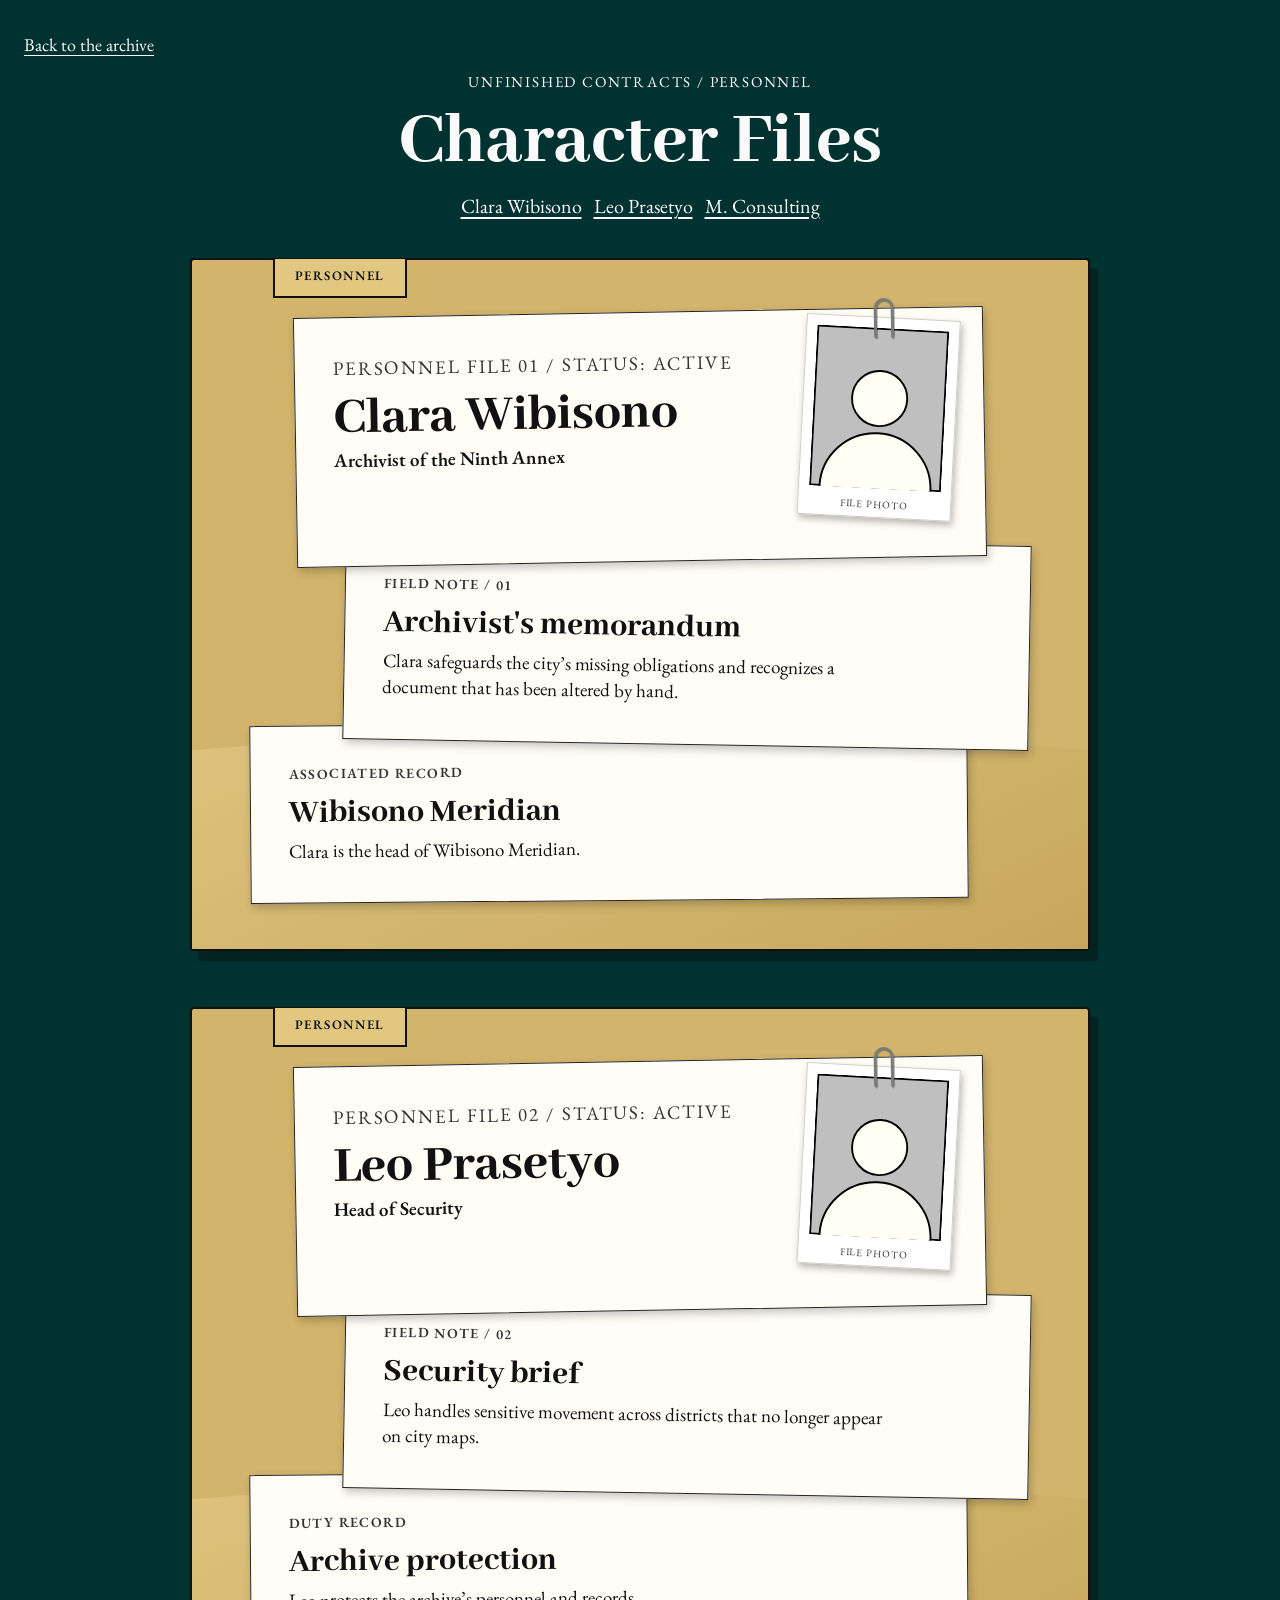
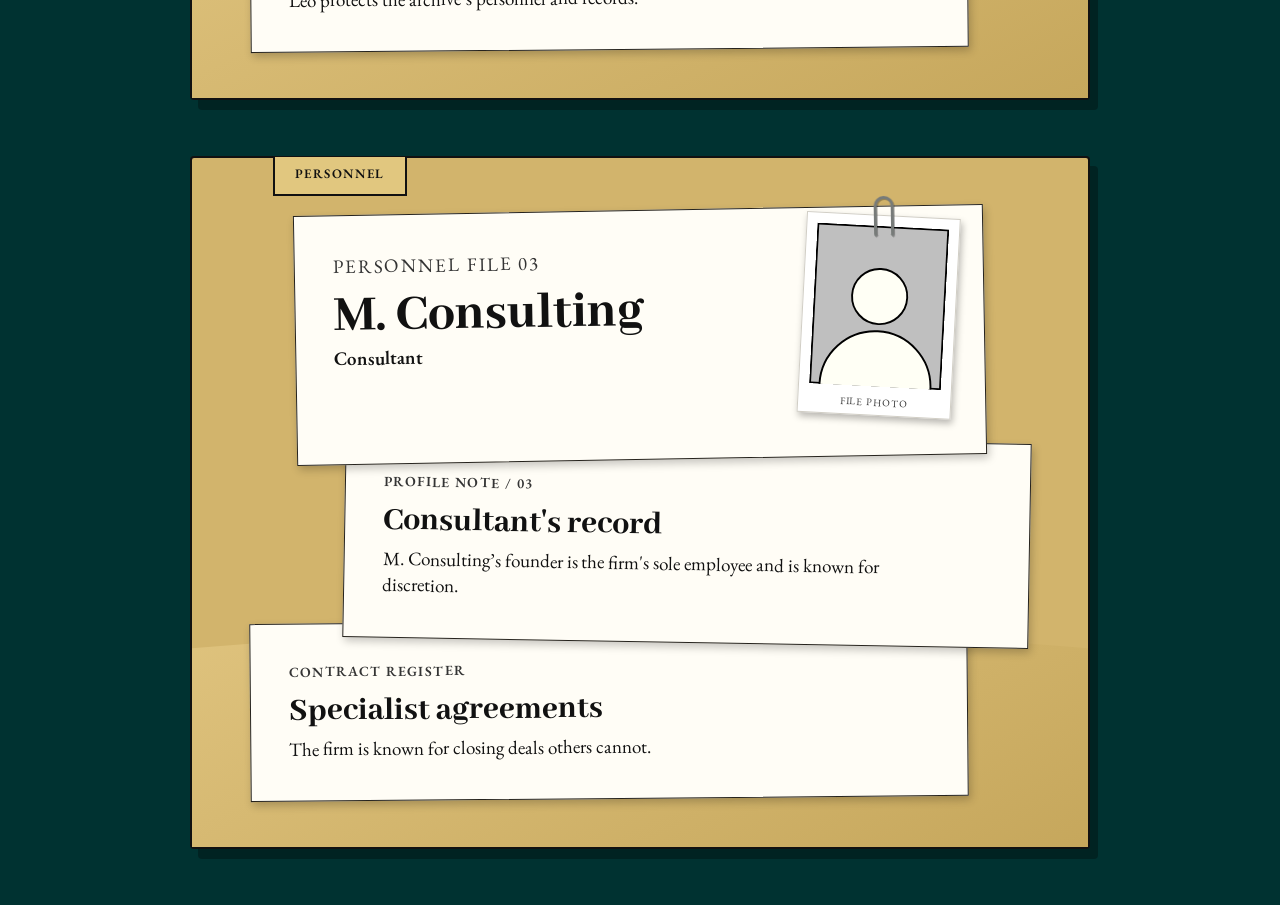
==== characters.html @ 676b5146 "moved files" ====
<!doctype html>
<html lang="en">
  <head>
    <meta charset="UTF-8" />
    <meta name="viewport" content="width=device-width, initial-scale=1.0" />
    <meta
      name="description"
      content="Personnel records for the characters of Unfinished Contracts."
    />
    <meta name="theme-color" content="#003231" />
    <title>Character Files — Unfinished Contracts</title>
    <link rel="preconnect" href="https://fonts.googleapis.com" />
    <link rel="preconnect" href="https://fonts.gstatic.com" crossorigin />
    <link
      href="https://fonts.googleapis.com/css2?family=Abhaya+Libre:wght@700;800&family=EB+Garamond:wght@400;500;600&display=swap"
      rel="stylesheet"
    />
    <link rel="stylesheet" href="styles.css" />
  </head>
  <body class="character-page">
    <a class="skip-link" href="#main">Skip to content</a>
    <header class="character-page-header">
      <a class="character-page-back" href="index.html#characters">Back to the archive</a>
      <p class="character-page-kicker">UNFINISHED CONTRACTS / PERSONNEL</p>
      <h1>Character Files</h1>
      <nav class="character-page-nav" aria-label="Character files">
        <a href="#clara">Clara Wibisono</a>
        <a href="#leo">Leo Prasetyo</a>
        <a href="#mconsult">M. Consulting</a>
      </nav>
    </header>

    <main class="character-directory" id="main">
      <section class="character-profile" id="clara" aria-labelledby="clara-name">
        <div class="character-folder">
          <span class="character-folder-tab" aria-hidden="true">PERSONNEL</span>
          <div class="character-documents">
            <article class="character-document character-document-cover">
              <p class="character-profile-kicker">PERSONNEL FILE 01 / STATUS: ACTIVE</p>
              <h2 id="clara-name">Clara Wibisono</h2>
              <p class="character-role">Archivist of the Ninth Annex</p>
              <figure class="character-polaroid">
                <img src="assets/desktop8-paper.svg" alt="Illustrated file portrait for Clara Wibisono" />
                <figcaption>FILE PHOTO</figcaption>
              </figure>
            </article>
            <article class="character-document character-document-note">
              <p class="character-document-label">FIELD NOTE / 01</p>
              <h3>Archivist's memorandum</h3>
              <p>
                Clara safeguards the city’s missing obligations and recognizes
                a document that has been altered by hand.
              </p>
            </article>
            <article class="character-document character-document-record">
              <p class="character-document-label">ASSOCIATED RECORD</p>
              <h3>Wibisono Meridian</h3>
              <p>Clara is the head of Wibisono Meridian.</p>
              <span class="document-rule" aria-hidden="true"></span>
              <span class="document-rule short" aria-hidden="true"></span>
            </article>
          </div>
        </div>
      </section>

      <section class="character-profile" id="leo" aria-labelledby="leo-name">
        <div class="character-folder">
          <span class="character-folder-tab" aria-hidden="true">PERSONNEL</span>
          <div class="character-documents">
            <article class="character-document character-document-cover">
              <p class="character-profile-kicker">PERSONNEL FILE 02 / STATUS: ACTIVE</p>
              <h2 id="leo-name">Leo Prasetyo</h2>
              <p class="character-role">Head of Security</p>
              <figure class="character-polaroid">
                <img src="assets/desktop8-paper.svg" alt="Illustrated file portrait for Leo Prasetyo" />
                <figcaption>FILE PHOTO</figcaption>
              </figure>
            </article>
            <article class="character-document character-document-note">
              <p class="character-document-label">FIELD NOTE / 02</p>
              <h3>Security brief</h3>
              <p>
                Leo handles sensitive movement across districts that no longer
                appear on city maps.
              </p>
            </article>
            <article class="character-document character-document-record">
              <p class="character-document-label">DUTY RECORD</p>
              <h3>Archive protection</h3>
              <p>Leo protects the archive’s personnel and records.</p>
              <span class="document-rule" aria-hidden="true"></span>
              <span class="document-rule short" aria-hidden="true"></span>
            </article>
          </div>
        </div>
      </section>

      <section class="character-profile" id="mconsult" aria-labelledby="mconsult-name">
        <div class="character-folder">
          <span class="character-folder-tab" aria-hidden="true">PERSONNEL</span>
          <div class="character-documents">
            <article class="character-document character-document-cover">
              <p class="character-profile-kicker">PERSONNEL FILE 03</p>
              <h2 id="mconsult-name">M. Consulting</h2>
              <p class="character-role">Consultant</p>
              <figure class="character-polaroid">
                <img src="assets/desktop8-paper.svg" alt="Illustrated file portrait for M. Consulting" />
                <figcaption>FILE PHOTO</figcaption>
              </figure>
            </article>
            <article class="character-document character-document-note">
              <p class="character-document-label">PROFILE NOTE / 03</p>
              <h3>Consultant's record</h3>
              <p>
                M. Consulting’s founder is the firm's sole employee and is known
                for discretion.
              </p>
            </article>
            <article class="character-document character-document-record">
              <p class="character-document-label">CONTRACT REGISTER</p>
              <h3>Specialist agreements</h3>
              <p>The firm is known for closing deals others cannot.</p>
              <span class="document-rule" aria-hidden="true"></span>
              <span class="document-rule short" aria-hidden="true"></span>
            </article>
          </div>
        </div>
      </section>
    </main>
  </body>
</html>
---- styles.css ----
/* Desktop-8 visual system and responsive layout. */
:root {
  color-scheme: light;
  --canvas: #00704b;
  --charcoal: #003231;
  --paper: #fafafa;
  --ink: #111;
  --nav-height: 62px;
  --hero-height: 1016px;
  --game-height: 962px;
  --world-height: 1013px;
  --characters-height: 1027px;
  --thumbtack-color: #d2b46c;
  /* Change this token to recolor the character folder surfaces. */
  --folder-color: #fffefd;

  --display: "Abhaya Libre", Georgia, serif;
  --body: "EB Garamond", Georgia, serif;
  --gold: #d2b46c;
  box-sizing: border-box;
  scroll-behavior: smooth;
  scroll-padding-top: calc(var(--nav-height) + 12px);
  background: var(--canvas);
}

*,
*::before,
*::after {
  box-sizing: inherit;
}

body {
  margin: 0;
  min-width: 320px;
  overflow-x: hidden;
  background: var(--canvas);
  color: var(--ink);
  font: 400 20px/1.4 var(--body);
}

button,
a {
  color: inherit;
  font: inherit;
}

button {
  cursor: pointer;
}

a {
  text-underline-offset: 0.2em;
}

button:focus-visible,
a:focus-visible {
  outline: 3px solid #fafafa;
  outline-offset: 2px;
  box-shadow: 0 0 0 7px #111;
}

.skip-link {
  position: fixed;
  z-index: 100;
  top: 12px;
  left: 12px;
  padding: 10px 16px;
  transform: translateY(-160%);
  background: var(--paper);
}

.skip-link:focus {
  transform: translateY(0);
}

.hero {
  position: relative;
  height: var(--hero-height);
  overflow: hidden;
  background: var(--canvas);
  --hero-window-width: min(1124px, calc(100vw - 64px));
}

.hero-window {
  position: absolute;
  top: 231px;
  left: 50%;
  width: var(--hero-window-width);
  transform: translateX(-50%);
}

.hero-window img {
  position: relative;
  z-index: 1;
  display: block;
  width: 100%;
  height: auto;
}

.hero-panel {
  position: absolute;
  top: 4.46%;
  left: 50%;
  width: 84.1%;
  height: 93.2%;
  transform: translateX(-50%);
  background: var(--charcoal);
}

.hero-title {
  position: absolute;
  z-index: 2;
  top: 153px;
  left: 50%;
  width: min(542px, calc(48.22vw - 30.86px));
  aspect-ratio: 556.281 / 255.3;
  --hero-badge-offset: 20px;
  transform: translateX(-50%);
  text-align: center;
}

.hero-title > img {
  transform: translateY(+20px);
  display: block;
  width: 100%;
  height: auto;
}

.hero-title h1 {
  position: absolute;
  top: calc(50% + var(--hero-badge-offset));
  left: 50%;
  width: 88%;
  margin: 0;
  transform: translate(-50%, -50%);
  font: 800 clamp(36px, 6.1vw, 88px) / 0.76 var(--display);
  letter-spacing: -0.045em;
  text-align: center;
}

.site-nav {
  position: sticky;
  z-index: 20;
  top: 0;
  display: grid;
  grid-template-columns: repeat(3, minmax(0, 1fr));
  align-items: center;
  height: var(--nav-height);
  margin-bottom: -23px;
  padding: 0;
  background: #ffcf60;
  box-shadow: 0 2px 0 rgb(0 0 0 / 0.16);
}

.site-nav a {
  justify-self: center;
  min-width: 0;
  width: 100%;
  height: 100%;
  display: grid;
  place-items: center;
  padding: 0 8px;
  font: 800 clamp(19px, 2vw, 29px) / 1 var(--display);
  text-align: center;
  text-decoration: none;
  overflow-wrap: anywhere;
  transition: background-color 180ms ease, color 180ms ease;
}

.site-nav a:hover,
.site-nav a[aria-current="location"] {
  background: #765015;
  color: var(--paper);
}

.site-nav a {
  justify-self: stretch;
}

.game-section {
  position: relative;
  height: var(--game-height);
  overflow: hidden;
  background: var(--charcoal);
  color: var(--paper);
}

.section-inner {
  position: relative;
  width: min(1440px, 100%);
  height: 100%;
  margin: 0 auto;
}

.game-inner h2 {
  position: absolute;
  top: 116px;
  left: 50%;
  width: min(823px, 90%);
  margin: 0;
  transform: translateX(-50%);
  font: 800 clamp(36px, 5.4vw, 76px) / 1 var(--display);
  text-align: center;
}

.game-frame {
  position: absolute;
  top: 235px;
  left: 50%;
  width: min(1038.5px, calc(100% - 220px));
  aspect-ratio: 1038.5 / 491.92;
  transform: translateX(-50%);
  overflow: hidden;
  border-radius: 32px;
  background: #a8a8a8;
  isolation: isolate;
}

.game-description {
  position: absolute;
  top: 760px;
  left: 50%;
  width: min(720px, calc(100% - 48px));
  margin: 0;
  transform: translateX(-50%);
  color: var(--paper);
  font-size: clamp(16px, 1.5vw, 21px);
  line-height: 1.25;
  text-align: center;
}

.game-preview {
  position: absolute;
  inset: 0;
  display: block;
  width: 100%;
  height: 100%;
  transform: scale(1.04);
  border: 0;
  filter: blur(5px);
  pointer-events: none;
}

.game-frame::after {
  position: absolute;
  z-index: 1;
  inset: 0;
  background: rgb(0 0 0 / 0.24);
  content: "";
  pointer-events: none;
}

.play-button-link {
  position: absolute;
  z-index: 2;
  display: grid;
  top: 50%;
  left: 50%;
  width: 76px;
  aspect-ratio: 1;
  transform: translate(-50%, -50%);
  place-items: center;
  border: 1px solid rgb(250 250 250 / 0.72);
  border-radius: 50%;
  background: rgb(26 26 26 / 0.78);
  color: var(--paper);
  transition: background 160ms ease, color 160ms ease, transform 160ms ease;
}

.play-button-link:hover {
  transform: translate(-50%, -50%) scale(1.08);
  background: var(--paper);
  color: var(--charcoal);
}

.play-icon {
  width: 34px;
  height: 34px;
  margin-left: 4px;
  fill: currentColor;
}

.world-section {
  position: relative;
  height: var(--world-height);
  overflow: hidden;
  background: #60462e;
}

.world-board {
  position: relative;
  width: min(1440px, 100%);
  height: 100%;
  margin: 0 auto;
}

.case-thread {
  position: absolute;
  z-index: 1;
  display: block;
  height: 5px;
  border-radius: 999px;
  background: #ca0202;
  pointer-events: none;
  transform-origin: 0 50%;
}

.thread-one {
  top: 0;
  left: 0;
}

.thread-two {
  top: 0;
  left: 0;
}

.world-clip {
  position: absolute;
  z-index: 3;
  top: -18px;
  left: 50%;
  display: block;
  width: 36px;
  height: 36px;
  transform: translateX(-50%);
  opacity: 1;
  pointer-events: none;
  filter: drop-shadow(1px 2px 2px rgb(0 0 0 / 0.28));
}

.world-clip::before {
  position: absolute;
  inset: 0;
  content: "";
  border: 2px solid var(--ink);
  border-radius: 50%;
  background: radial-gradient(
    circle at 32% 26%,
    #fff 0,
    var(--thumbtack-color) 32%,
    #333 100%
  );
  box-shadow:
    inset 1px 1px 2px rgb(255 255 255 / 0.55),
    inset -2px -2px 3px rgb(0 0 0 / 0.35);
}

.world-clip-left {
  transform: translateX(-50%) rotate(-24deg);
}

.world-clip-right {
  transform: translateX(-50%) rotate(24deg);
}

.world-clip-low {
  transform: translateX(-50%) rotate(-2deg);
}

.case-file {
  position: absolute;
  z-index: 2;
  width: 403px;
  height: 312px;
  padding: 39px 35px 26px;
  border: 2px solid #111;
  border-radius: 2px;
  background: var(--paper);
  box-shadow: 2px 3px 0 rgb(0 0 0 / 0.22);
  transition: transform 220ms ease, box-shadow 220ms ease;
}

.case-file:hover,
.case-file:focus-within,
.case-file.is-selected {
  z-index: 4;
  transform: translateY(-7px) rotate(0deg);
  box-shadow: 7px 10px 0 rgb(0 0 0 / 0.2);
}

.case-meridian {
  top: 118px;
  left: calc(10% + 25px);
  transform: rotate(0deg);
}

.case-shutdown {
  top: 342px;
  left: calc(60% + 23px);
  transform: rotate(0deg);
}

.case-consulting {
  top: 583px;
  left: calc(10% + 25px);
  transform: rotate(0deg);
}

.case-file h2 {
  margin: 0 0 10px;
  font: 800 clamp(23px, 2.5vw, 35.89px) / 1 var(--display);
  overflow-wrap: anywhere;
}

.case-file p {
  margin: 0 0 13px;
  font: 500 16px/1.35 var(--body);
}

.type-lines {
  display: grid;
  gap: 7px;
  width: 84%;
  margin: 15px 0 11px;
}

.type-lines i {
  display: block;
  height: 2px;
  background: #242424;
}

.type-lines i:nth-child(2) {
  width: 73%;
}

.type-lines i:nth-child(3) {
  width: 91%;
}

.type-lines i:nth-child(4) {
  width: 58%;
}

.type-lines i:nth-child(5) {
  width: 76%;
}

.file-link {
  position: relative;
  z-index: 1;
  padding: 2px 0;
  border: 0;
  background: transparent;
  font: 600 16px/1.2 var(--body);
  text-decoration: underline;
  text-underline-offset: 3px;
}

.file-link:hover {
  color: #6d1a1c;
}

.characters-section {
  position: relative;
  height: var(--characters-height);
  overflow: hidden;
  background: var(--charcoal);
}

.folder-stage {
  position: relative;
  width: min(1440px, 100%);
  height: 100%;
  margin: 0 auto;
}

.characters-section:not(.is-in-view) .folder-stage,
.characters-section.is-in-view:not(.is-revealed) .folder-stage {
  display: block;
}

.folder {
  position: absolute;
  top: 300px;
  width: 358.7px;
  aspect-ratio: 364.307 / 485.152;
  transform-origin: center center;
  transition:
    transform 820ms cubic-bezier(0.22, 1, 0.36, 1),
    filter 480ms ease;
  will-change: transform;
}

.characters-section:not(.is-in-view) .folder,
.characters-section.is-in-view:not(.is-revealed) .folder {
  transform: var(--folder-stack-transform, rotate(0deg));
}

.characters-section:not(.is-in-view) .folder-clara,
.characters-section.is-in-view:not(.is-revealed) .folder-clara {
  z-index: 1;
}

.characters-section:not(.is-in-view) .folder-leo,
.characters-section.is-in-view:not(.is-revealed) .folder-leo {
  z-index: 2;
}

.characters-section:not(.is-in-view) .folder-mconsult,
.characters-section.is-in-view:not(.is-revealed) .folder-mconsult {
  z-index: 3;
}

.folder::before {
  position: absolute;
  z-index: 4;
  inset: -22px -34px -22px;
  content: "";
  pointer-events: auto;
}

.folder > img {
  position: relative;
  z-index: 2;
  display: block;
  width: 100%;
  height: auto;
  filter: drop-shadow(3px 5px 0 rgb(0 0 0 / 0.28));
}

.folder > img:not(.folder-photo) {
  filter: drop-shadow(3px 5px 0 rgb(0 0 0 / 0.28));
}

.folder > .folder-photo {
  position: absolute;
  z-index: 3;
  top: 10.7%;
  left: 9.75%;
  width: 29%;
  height: auto;
  filter: none;
}

.folder-copy {
  position: absolute;
  z-index: 4;
  margin: 0;
  color: #111;
  font: 500 14px/1.25 var(--body);
  pointer-events: none;
}

.copy-primary {
  top: 10.7%;
  left: 44.6%;
  width: 43.2%;
}

.copy-secondary {
  top: 41.2%;
  left: 9.75%;
  width: 75.3%;
}

.folder-photo {
  top: 10.7%;
  left: 9.75%;
}

.folder-back {
  position: absolute;
  inset: 7% 5%;
  border: 2px solid #111;
  border-radius: 4px;
  background: var(--folder-color);
}

.back-one {
  transform: rotate(7deg) translate(12px, -8px);
}

.back-two {
  transform: rotate(13deg) translate(22px, -14px);
}

.folder-clara {
  left: 191px;
  transform: rotate(-30deg);
}

.folder-leo {
  top: 193px;
  left: 502px;
  transform: rotate(0deg);
}

.folder-mconsult {
  left: calc(100% - 550px);
  transform: rotate(30deg);
}

.characters-section .folder-stage .folder:hover,
.characters-section .folder-stage .folder:focus-within,
.characters-section .folder-stage .folder.is-selected {
  z-index: 10;
  filter: drop-shadow(0 18px 14px rgb(0 0 0 / 0.38));
}

.folder-clara:hover,
.folder-clara:focus-within,
.folder-clara.is-selected {
  transform: translate(118px, -20px) rotate(-18deg) scale(1.05);
}

.folder-leo:hover,
.folder-leo:focus-within,
.folder-leo.is-selected {
  transform: translateY(-26px) rotate(0deg) scale(1.06);
}

.folder-mconsult:hover,
.folder-mconsult:focus-within,
.folder-mconsult.is-selected {
  transform: translate(-118px, -20px) rotate(18deg) scale(1.05);
}

.folder-stage[data-active-folder="clara"] .folder-leo,
.folder-stage[data-active-folder="clara"] .folder-mconsult,
.folder-stage[data-active-folder="leo"] .folder-clara,
.folder-stage[data-active-folder="leo"] .folder-mconsult,
.folder-stage[data-active-folder="mconsult"] .folder-clara,
.folder-stage[data-active-folder="mconsult"] .folder-leo {
  transition: transform 680ms cubic-bezier(0.22, 1, 0.36, 1), filter 420ms ease;
}

.folder-stage[data-active-folder="clara"] .folder-leo {
  transform: translate(-48px, 12px) rotate(-3deg);
}

.folder-stage[data-active-folder="clara"] .folder-mconsult {
  transform: translateX(-70px) rotate(27deg);
}

.folder-stage[data-active-folder="leo"] .folder-clara {
  transform: translateX(45px) rotate(-26deg);
}

.folder-stage[data-active-folder="leo"] .folder-mconsult {
  transform: translateX(-45px) rotate(26deg);
}

.folder-stage[data-active-folder="mconsult"] .folder-clara {
  transform: translateX(70px) rotate(-27deg);
}

.folder-stage[data-active-folder="mconsult"] .folder-leo {
  transform: translate(48px, 12px) rotate(3deg);
}

.folder-open {
  position: absolute;
  z-index: 5;
  inset: 8% 7%;
  color: transparent;
  font-size: 0;
  text-decoration: none;
}

.folder-open:focus-visible {
  outline: 3px solid #fafafa;
  outline-offset: 7px;
}

.record-dialog {
  width: min(620px, calc(100% - 32px));
  max-width: none;
  padding: 0;
  border: 0;
  background: transparent;
  color: var(--ink);
}

.record-dialog::backdrop {
  background: rgb(0 0 0 / 0.68);
  backdrop-filter: blur(3px);
}

.dialog-paper {
  position: relative;
  padding: clamp(26px, 5vw, 54px);
  border: 2px solid #111;
  background: var(--paper);
  box-shadow: 12px 14px 0 rgb(0 0 0 / 0.34);
}

.dialog-close {
  position: absolute;
  top: 10px;
  right: 15px;
  width: 44px;
  height: 44px;
  border: 0;
  background: transparent;
  font-size: 36px;
}

.dialog-kicker {
  margin: 0 0 10px;
  font: 600 15px/1 var(--body);
  letter-spacing: 0.12em;
}

.dialog-paper h2 {
  margin: 0 40px 18px 0;
  font: 800 clamp(36px, 7vw, 58px)/0.95 var(--display);
}

.dialog-paper > p:not(.dialog-kicker) {
  max-width: 46ch;
  margin: 0 0 28px;
  font-size: 21px;
}

.dialog-action {
  min-height: 46px;
  padding: 8px 15px;
  border: 1px solid #111;
  background: var(--charcoal);
  color: var(--paper);
}

.character-page {
  min-height: 100vh;
  background: var(--charcoal);
  color: var(--paper);
}

.character-page-header {
  display: grid;
  justify-items: center;
  gap: 14px;
  padding: 32px 24px 38px;
  text-align: center;
}

.character-page-back {
  justify-self: start;
  color: var(--paper);
  font-size: 18px;
}

.character-page-header h1 {
  margin: 0;
  font: 800 clamp(42px, 7vw, 76px)/0.95 var(--display);
}

.character-page-kicker,
.character-profile-kicker {
  margin: 0;
  font-size: 15px;
  letter-spacing: 0.12em;
}

.character-page-nav {
  display: flex;
  flex-wrap: wrap;
  justify-content: center;
  gap: 12px;
}

.character-page-nav a {
  color: var(--paper);
  text-underline-offset: 4px;
}

.character-directory {
  display: grid;
  gap: 56px;
  width: min(100% - 32px, 900px);
  margin: 0 auto;
  padding: 0 0 56px;
}

.character-profile {
  position: relative;
  padding: 52px clamp(18px, 6vw, 58px) 48px;
  border: 2px solid #111;
  border-radius: 4px;
  background: #d2b46c;
  box-shadow: 8px 10px 0 rgb(0 0 0 / 0.3);
  color: var(--ink);
  scroll-margin-top: 20px;
}

.character-profile::before {
  position: absolute;
  z-index: 0;
  inset: auto 0 0;
  height: 34%;
  border-top: 2px solid rgb(17 17 17 / 0.55);
  background: linear-gradient(155deg, #dfc37e, #c6a75c);
  clip-path: polygon(0 15%, 50% 0, 100% 15%, 100% 100%, 0 100%);
  content: "";
  pointer-events: none;
}

.character-folder-tab {
  position: absolute;
  top: -1px;
  left: 9%;
  padding: 8px 20px 10px;
  border: 2px solid #111;
  border-top: 0;
  background: #e1c77f;
  font-size: 13px;
  font-weight: 600;
  letter-spacing: 0.12em;
}

.character-documents {
  position: relative;
  z-index: 1;
  display: grid;
  justify-items: center;
}

.character-document {
  position: relative;
  width: min(100%, 690px);
  padding: clamp(22px, 4vw, 38px);
  border: 1px solid #26231d;
  background: #fffdf6;
  box-shadow: 2px 4px 8px rgb(0 0 0 / 0.22);
  transition:
    transform 420ms cubic-bezier(0.2, 0.8, 0.2, 1),
    box-shadow 420ms cubic-bezier(0.2, 0.8, 0.2, 1);
}

.character-document + .character-document {
  margin-top: -22px;
}

.character-document-cover {
  z-index: 3;
  padding-right: 214px;
  min-height: 250px;
  transform: rotate(-1deg);
}

.character-document-note {
  z-index: 2;
  width: 88%;
  justify-self: end;
  transform: rotate(1deg);
}

.character-document-record {
  z-index: 1;
  width: 92%;
  justify-self: start;
  transform: rotate(-0.5deg);
}

.character-polaroid {
  position: absolute;
  z-index: 4;
  top: 8px;
  right: 28px;
  width: 154px;
  margin: 0;
  padding: 10px 10px 28px;
  transform: rotate(4deg);
  border: 1px solid #d1cec5;
  background: #fff;
  box-shadow: 2px 4px 7px rgb(0 0 0 / 0.28);
  transition: transform 560ms cubic-bezier(0.22, 1, 0.36, 1);
}

.character-polaroid::before {
  position: absolute;
  z-index: 1;
  top: -20px;
  left: 50%;
  width: 20px;
  height: 42px;
  transform: translateX(-50%) rotate(-4deg);
  border: 3px solid #777b79;
  border-bottom-color: transparent;
  border-radius: 11px 11px 5px 5px;
  filter: drop-shadow(1px 1px 0 rgb(0 0 0 / 0.28));
  content: "";
}

.character-polaroid img {
  display: block;
  width: 100%;
  height: auto;
}

.character-polaroid figcaption {
  position: absolute;
  right: 0;
  bottom: 5px;
  left: 0;
  color: #343434;
  font-size: 10px;
  letter-spacing: 0.1em;
  text-align: center;
}

.character-profile-kicker,
.character-document-label {
  margin: 0;
  color: #343434;
  font-size: 14px;
  letter-spacing: 0.1em;
}

.character-document-label {
  margin-bottom: 12px;
  font-weight: 600;
}

.character-document h3 {
  margin: 0 0 8px;
  font: 800 clamp(24px, 3.5vw, 34px)/1 var(--display);
}

.character-document > p:not(.character-document-label) {
  max-width: 58ch;
  margin: 0;
  font-size: 19px;
}

.character-profile h2 {
  margin: 10px 0 4px;
  font: 800 clamp(34px, 5vw, 54px)/0.95 var(--display);
  overflow-wrap: anywhere;
}

.character-document:hover,
.character-document:focus-within {
  z-index: 5;
  box-shadow: 4px 16px 24px rgb(0 0 0 / 0.28);
}

.character-document-cover:hover,
.character-document-cover:focus-within {
  transform: translateY(-12px) rotate(-0.5deg) scale(1.015);
}

.character-document-note:hover,
.character-document-note:focus-within {
  transform: translateY(-12px) rotate(0.5deg) scale(1.015);
}

.character-document-record:hover,
.character-document-record:focus-within {
  transform: translateY(-12px) rotate(-0.25deg) scale(1.015);
}

.character-role {
  margin: 0 0 18px;
  font-size: 22px;
  font-weight: 600;
}

html[data-motion="off"],
html[data-motion="off"] * {
  scroll-behavior: auto !important;
  animation-duration: 0.01ms !important;
  transition-duration: 0.01ms !important;
}

@media (max-width: 1000px) {
  :root {
    --hero-height: min(842px, calc(73.54vw + 141.1px));
    --nav-height: 62px;
    --game-height: 820px;
    --world-height: 960px;
    --characters-height: 1080px;
  }

  .hero {
    --hero-window-width: min(900px, calc(100vw - 42px));
  }

  .hero-window {
    top: 180px;
  }

  .hero-title {
    top: 100px;
    width: min(434px, calc(48.22vw - 20.25px));
    --hero-badge-offset: 20px;
  }

  .site-nav {
    padding: 0;
  }

  .game-inner h2 {
    top: 92px;
  }

  .game-frame {
    top: 205px;
    width: min(840px, calc(100% - 120px));
  }

  .game-description {
    top: 630px;
    width: min(680px, calc(100% - 48px));
  }

  .case-file {
    width: min(403px, 42vw);
    height: 300px;
    padding: 38px 26px 22px;
  }

  .thread-one,
  .thread-two {
    top: 0;
    left: 0;
  }

  .case-meridian {
    left: 7%;
  }

  .case-shutdown {
    left: auto;
    right: 6%;
  }

  .case-consulting {
    left: 7%;
  }

  .folder {
    width: min(310px, 31vw);
  }

  .folder-copy {
    font-size: clamp(10px, 1.4vw, 14px);
  }

  .folder > .folder-photo {
    top: 11%;
    left: 10%;
    width: 29%;
    height: auto;
  }

  .folder .copy-primary {
    top: 11%;
    left: 45%;
    width: 44%;
  }

  .folder .copy-secondary {
    top: 42%;
    left: 10%;
    width: 75%;
  }

  .folder-clara {
    left: 12%;
  }

  .folder-leo {
    left: calc(50% - min(155px, 15.5vw));
  }

  .folder-mconsult {
    right: 12%;
    left: auto;
  }

  .folder-clara:hover,
  .folder-clara:focus-within,
  .folder-clara.is-selected {
    transform: translate(28%, -7%) rotate(-18deg) scale(1.04);
  }

  .folder-leo:hover,
  .folder-leo:focus-within,
  .folder-leo.is-selected {
    transform: translateY(-8%) rotate(0deg) scale(1.04);
  }

  .folder-mconsult:hover,
  .folder-mconsult:focus-within,
  .folder-mconsult.is-selected {
    transform: translate(-28%, -7%) rotate(18deg) scale(1.04);
  }
}

@media (min-width: 1001px) and (max-width: 1188px) {
  :root {
    --hero-height: calc(73.55vw + 160px);
  }
}

@media (max-width: 700px) {
  :root {
    --nav-height: 54px;
    --hero-height: 320px;
    --game-height: max(700px, calc(81.97vw + 220px));
    --world-height: 1040px;
    --characters-height: 1360px;
  }

  body {
    font-size: 18px;
  }

  .character-page-header {
    padding: 24px 16px 30px;
  }

  .character-page-back {
    justify-self: center;
  }

  .character-profile {
    padding: 48px 14px 34px;
  }

  .character-directory {
    gap: 38px;
  }

  .character-document {
    padding: 22px 18px;
  }

  .character-document-cover {
    padding-right: 148px;
    min-height: 220px;
  }

  .character-polaroid {
    top: 12px;
    right: 14px;
    width: 108px;
    padding: 8px 8px 24px;
  }

  .character-polaroid::before {
    top: -18px;
    width: 18px;
    height: 38px;
  }

  .character-polaroid figcaption {
    bottom: 4px;
    font-size: 8px;
  }

  .character-document > p:not(.character-document-label) {
    font-size: 17px;
  }

  .hero-window {
    display: none;
  }

  .hero-title {
    top: 76px;
    width: min(380px, 84vw);
    --hero-badge-offset: 20px;
  }

  .hero-title h1 {
    font-size: clamp(35px, 11vw, 60px);
  }

  .site-nav {
    margin-bottom: 0;
    padding: 0;
  }

  .site-nav a {
    height: 100%;
    min-height: 0;
    padding: 0 6px;
    font-size: clamp(16px, 4.2vw, 22px);
  }

  .game-section {
    margin-top: 0;
    height: auto;
    min-height: var(--game-height);
    overflow: visible;
  }

  .game-inner {
    display: flex;
    height: auto;
    min-height: var(--game-height);
    flex-direction: column;
    align-items: center;
    gap: 32px;
    padding: 52px 24px 56px;
  }

  .game-inner h2 {
    position: static;
    width: 100%;
    transform: none;
    font-size: clamp(34px, 10vw, 48px);
  }

  .game-frame {
    position: relative;
    top: auto;
    left: auto;
    width: 100%;
    max-width: 560px;
    flex: 0 0 auto;
    transform: none;
    min-height: 250px;
    aspect-ratio: 1.22;
    border-radius: 18px;
  }

  .game-description {
    position: static;
    width: min(100%, 680px);
    transform: none;
    font-size: 16px;
  }

  .world-section {
    height: auto;
    min-height: var(--world-height);
    overflow: visible;
  }

  .world-board {
    display: grid;
    width: 100%;
    height: auto;
    gap: 32px;
    padding: 58px 16px;
  }

  .case-file {
    position: relative;
    width: min(82vw, 403px);
    height: auto;
    min-height: 284px;
    padding: 39px 25px 20px;
    margin: 0 auto;
    inset: auto;
    transform: none;
  }

  .case-file.case-meridian,
  .case-file.case-shutdown,
  .case-file.case-consulting {
    left: auto;
    right: auto;
    transform: none;
  }

  .case-file.case-meridian:hover,
  .case-file.case-meridian:focus-within,
  .case-file.case-meridian.is-selected,
  .case-file.case-shutdown:hover,
  .case-file.case-shutdown:focus-within,
  .case-file.case-shutdown.is-selected,
  .case-file.case-consulting:hover,
  .case-file.case-consulting:focus-within,
  .case-file.case-consulting.is-selected {
    transform: translateY(-7px);
  }

  .case-file.case-meridian {
    top: auto;
  }

  .case-file.case-shutdown {
    top: auto;
  }

  .case-file.case-consulting {
    top: auto;
  }

  .case-file h2 {
    font-size: clamp(23px, 6vw, 31px);
  }

  .case-file p {
    font-size: 17px;
  }

  .folder-stage {
    position: relative;
    display: grid;
    height: auto;
    gap: 48px;
    padding: 42px 16px;
    overflow-x: clip;
  }

  .characters-section:not(.is-in-view) .folder-stage,
  .characters-section.is-in-view:not(.is-revealed) .folder-stage {
    display: grid;
  }

  .folder {
    position: relative;
    top: auto;
    right: auto;
    left: auto;
    display: block;
    height: auto;
    margin: 0 auto;
    width: min(300px, 68vw);
    aspect-ratio: 364.307 / 485.152;
    transform: none !important;
  }

  .characters-section {
    height: auto;
    min-height: var(--characters-height);
    overflow: visible;
  }

  .folder-clara,
  .folder-leo,
  .folder-mconsult {
    left: auto;
  }

  .characters-section:not(.is-in-view) .folder,
  .characters-section.is-in-view:not(.is-revealed) .folder {
    top: auto;
    left: auto;
    width: min(300px, 68vw);
    margin: 0 auto;
  }

  .characters-section:not(.is-in-view) .folder-clara,
  .characters-section.is-in-view:not(.is-revealed) .folder-clara {
    transform: translateX(calc(-50% - 12px)) translateY(10px) rotate(-4deg);
  }

  .characters-section:not(.is-in-view) .folder-leo,
  .characters-section.is-in-view:not(.is-revealed) .folder-leo {
    transform: translateX(calc(-50% + 8px)) translateY(5px) rotate(3deg);
  }

  .characters-section:not(.is-in-view) .folder-mconsult,
  .characters-section.is-in-view:not(.is-revealed) .folder-mconsult {
    transform: translateX(-50%);
  }

  .characters-section.is-revealed .folder-clara {
    top: auto;
  }

  .characters-section.is-revealed .folder-leo {
    top: auto;
  }

  .characters-section.is-revealed .folder-mconsult {
    top: auto;
  }

  .folder-copy {
    position: absolute;
    margin: 0;
    color: #111;
    font-size: clamp(11px, 3.5vw, 14px);
    pointer-events: none;
  }

  .folder > .folder-photo {
    top: 10.7%;
    left: 9.75%;
    width: 29%;
    height: auto;
  }

  .folder-photo {
    transform: none;
  }

  .folder .copy-primary,
  .folder .copy-secondary {
    top: 10.7%;
    left: 9.75%;
    width: 75.3%;
  }

  .folder .copy-primary {
    left: 44.6%;
    width: 43.2%;
  }

  .folder .copy-secondary {
    top: 41.2%;
  }

  .folder-stage[data-active-folder] .folder:not(.is-selected) {
    transform: translateX(-50%);
  }

  .folder-clara.is-selected,
  .folder-leo.is-selected,
  .folder-mconsult.is-selected {
    transform: translateX(-50%) translateY(-8px) scale(1.03);
  }

  .folder:hover,
  .folder:focus-within,
  .folder.is-selected {
    transform: translateX(-50%) translateY(-6px);
  }

  .case-thread,
  .world-clip {
    display: none;
  }
}

@media (prefers-reduced-motion: reduce) {
  :root {
    scroll-behavior: auto;
  }

  *,
  *::before,
  *::after {
    animation-duration: 0.01ms !important;
    transition-duration: 0.01ms !important;
  }
}
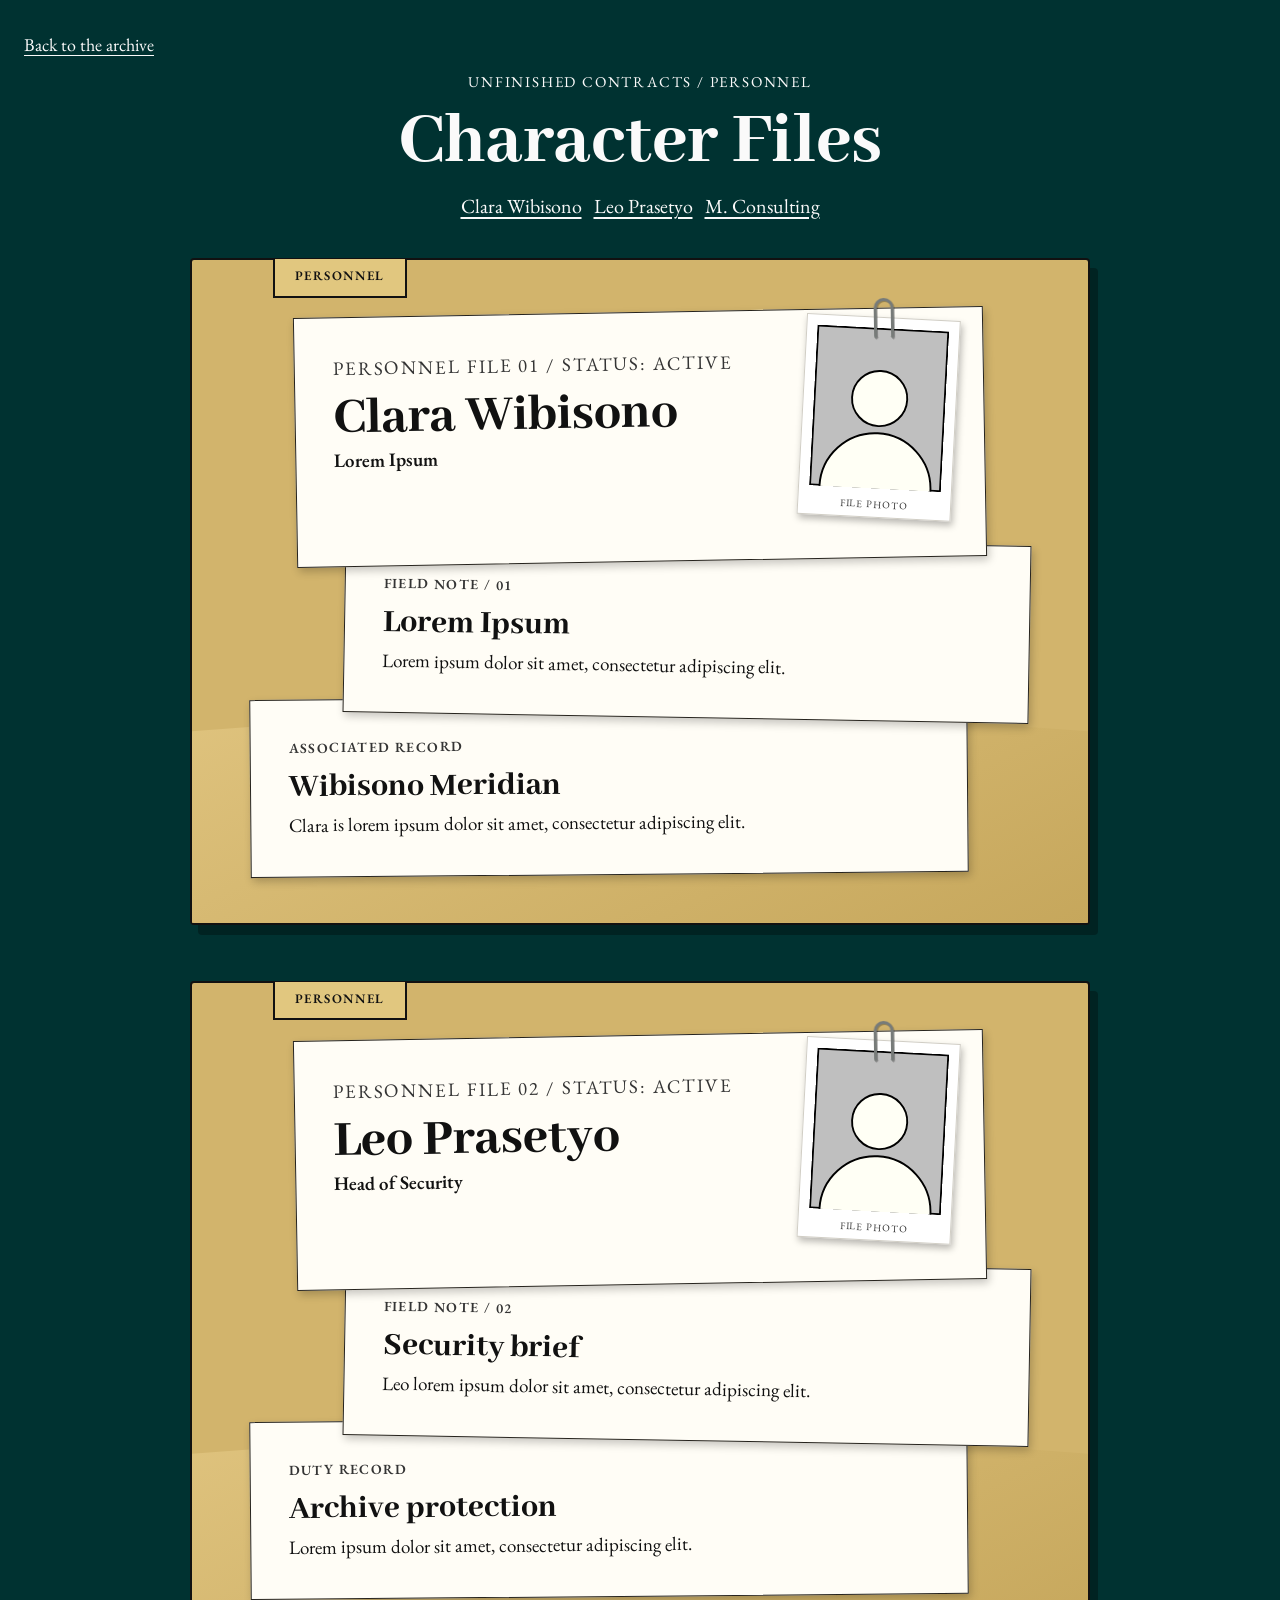
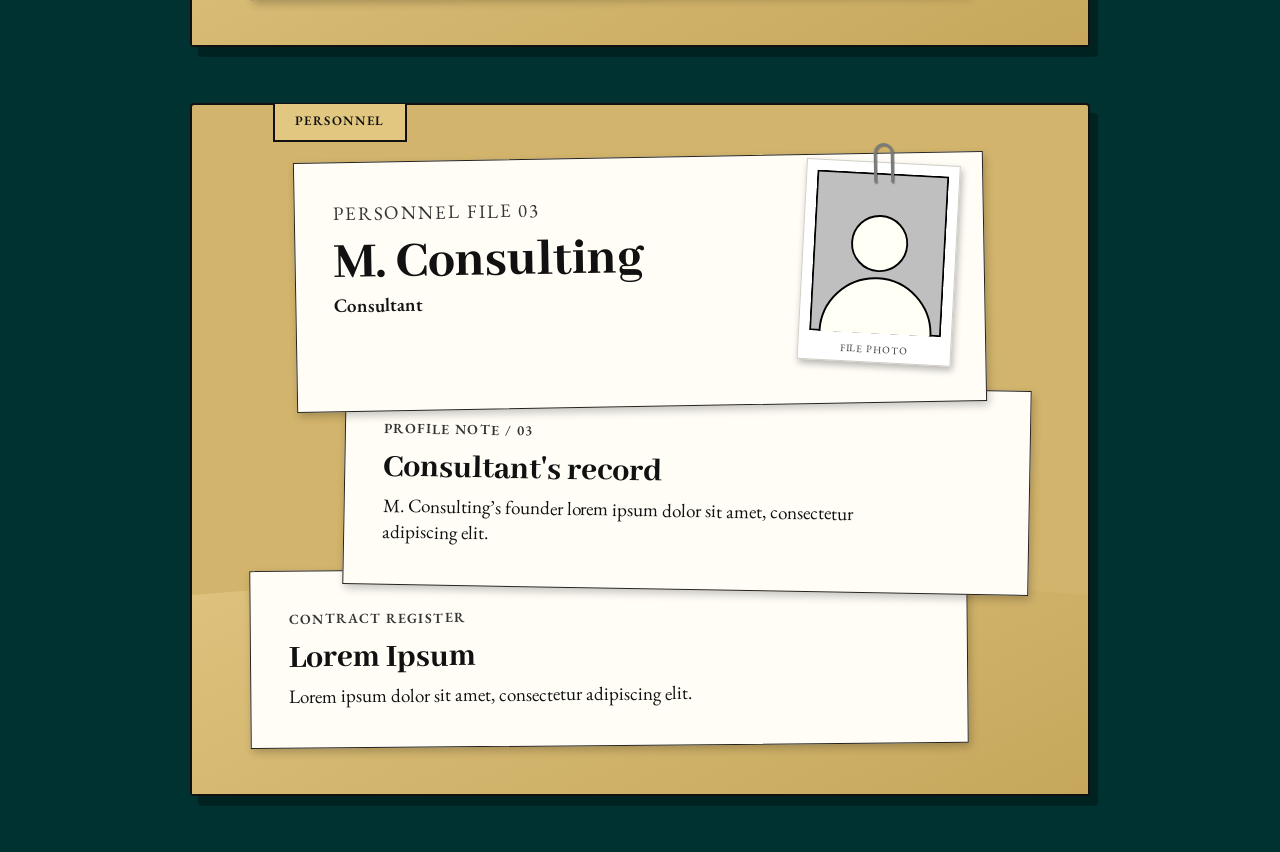
==== commit 0a963743: "chenged hhhfhfhhfhfhfhfhhhfbehebb" ====
--- a/characters.html
+++ b/characters.html
@@ -38,7 +38,7 @@
             <article class="character-document character-document-cover">
               <p class="character-profile-kicker">PERSONNEL FILE 01 / STATUS: ACTIVE</p>
               <h2 id="clara-name">Clara Wibisono</h2>
-              <p class="character-role">Archivist of the Ninth Annex</p>
+              <p class="character-role">Lorem Ipsum</p>
               <figure class="character-polaroid">
                 <img src="assets/desktop8-paper.svg" alt="Illustrated file portrait for Clara Wibisono" />
                 <figcaption>FILE PHOTO</figcaption>
@@ -46,16 +46,15 @@
             </article>
             <article class="character-document character-document-note">
               <p class="character-document-label">FIELD NOTE / 01</p>
-              <h3>Archivist's memorandum</h3>
+              <h3>Lorem Ipsum</h3>
               <p>
-                Clara safeguards the city’s missing obligations and recognizes
-                a document that has been altered by hand.
+                Lorem ipsum dolor sit amet, consectetur adipiscing elit.
               </p>
             </article>
             <article class="character-document character-document-record">
               <p class="character-document-label">ASSOCIATED RECORD</p>
               <h3>Wibisono Meridian</h3>
-              <p>Clara is the head of Wibisono Meridian.</p>
+              <p>Clara is  lorem ipsum dolor sit amet, consectetur adipiscing elit.</p>
               <span class="document-rule" aria-hidden="true"></span>
               <span class="document-rule short" aria-hidden="true"></span>
             </article>
@@ -80,14 +79,13 @@
               <p class="character-document-label">FIELD NOTE / 02</p>
               <h3>Security brief</h3>
               <p>
-                Leo handles sensitive movement across districts that no longer
-                appear on city maps.
+                Leo lorem ipsum dolor sit amet, consectetur adipiscing elit.
               </p>
             </article>
             <article class="character-document character-document-record">
               <p class="character-document-label">DUTY RECORD</p>
               <h3>Archive protection</h3>
-              <p>Leo protects the archive’s personnel and records.</p>
+              <p> Lorem ipsum dolor sit amet, consectetur adipiscing elit.</p>
               <span class="document-rule" aria-hidden="true"></span>
               <span class="document-rule short" aria-hidden="true"></span>
             </article>
@@ -112,14 +110,13 @@
               <p class="character-document-label">PROFILE NOTE / 03</p>
               <h3>Consultant's record</h3>
               <p>
-                M. Consulting’s founder is the firm's sole employee and is known
-                for discretion.
+                M. Consulting’s founder lorem ipsum dolor sit amet, consectetur adipiscing elit.
               </p>
             </article>
             <article class="character-document character-document-record">
               <p class="character-document-label">CONTRACT REGISTER</p>
-              <h3>Specialist agreements</h3>
-              <p>The firm is known for closing deals others cannot.</p>
+              <h3>Lorem Ipsum</h3>
+              <p> Lorem ipsum dolor sit amet, consectetur adipiscing elit.</p>
               <span class="document-rule" aria-hidden="true"></span>
               <span class="document-rule short" aria-hidden="true"></span>
             </article>
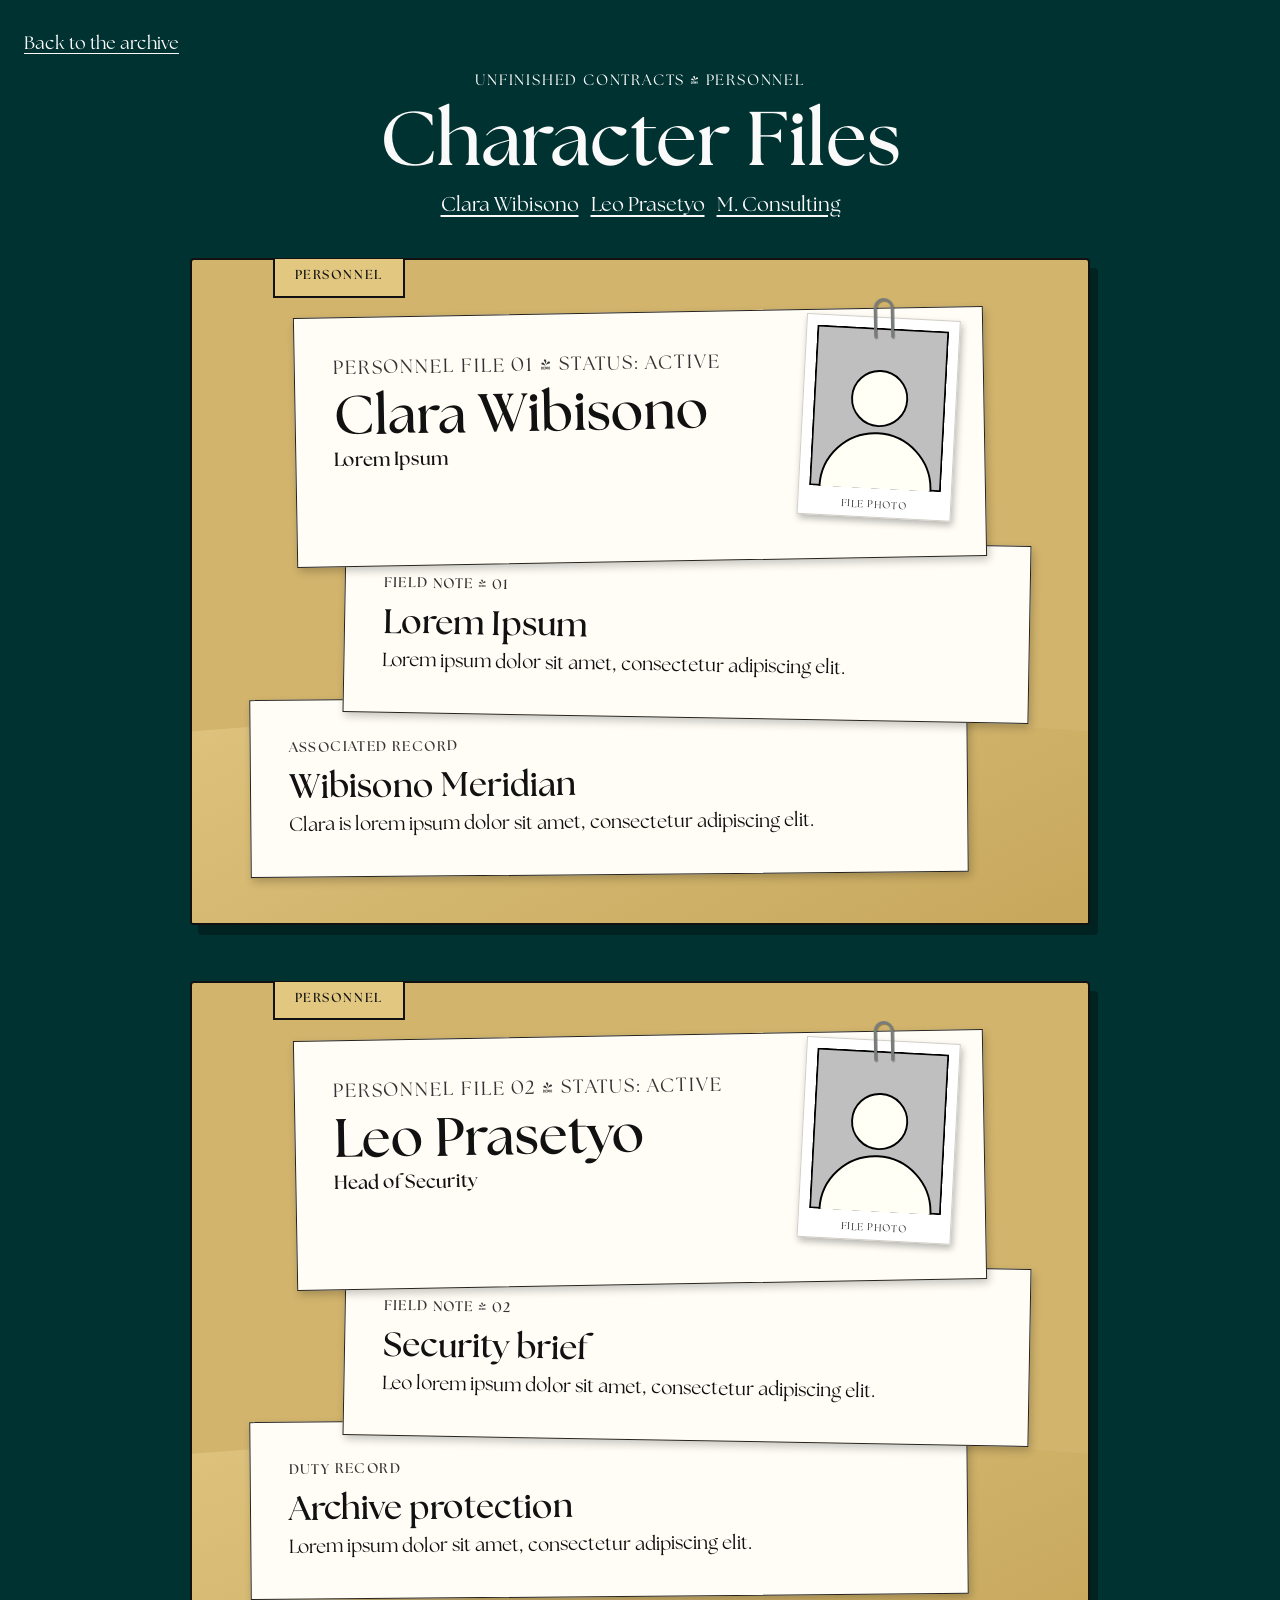
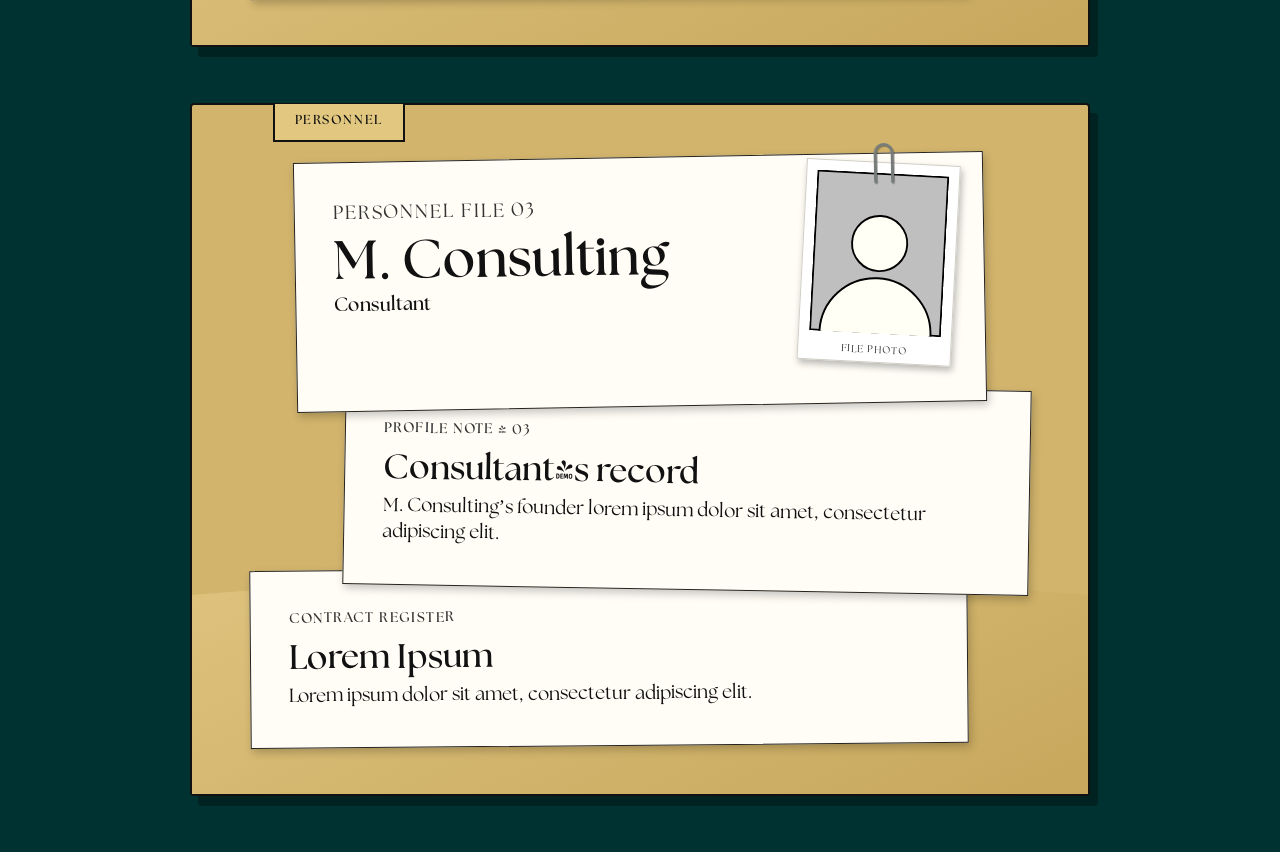
==== commit 307001d3: "font" ====
--- a/characters.html
+++ b/characters.html
@@ -9,12 +9,6 @@
     />
     <meta name="theme-color" content="#003231" />
     <title>Character Files — Unfinished Contracts</title>
-    <link rel="preconnect" href="https://fonts.googleapis.com" />
-    <link rel="preconnect" href="https://fonts.gstatic.com" crossorigin />
-    <link
-      href="https://fonts.googleapis.com/css2?family=Abhaya+Libre:wght@700;800&family=EB+Garamond:wght@400;500;600&display=swap"
-      rel="stylesheet"
-    />
     <link rel="stylesheet" href="styles.css" />
   </head>
   <body class="character-page">
--- a/styles.css
+++ b/styles.css
@@ -1,4 +1,46 @@
 /* Desktop-8 visual system and responsive layout. */
+@font-face {
+  font-family: "The Seasons";
+  src: url("Fontspring-DEMO-theseasons-reg.otf") format("opentype");
+  font-weight: 400;
+  font-style: normal;
+}
+
+@font-face {
+  font-family: "The Seasons";
+  src: url("Fontspring-DEMO-theseasons-lt.otf") format("opentype");
+  font-weight: 300;
+  font-style: normal;
+}
+
+@font-face {
+  font-family: "The Seasons";
+  src: url("Fontspring-DEMO-theseasons-bd.otf") format("opentype");
+  font-weight: 700;
+  font-style: normal;
+}
+
+@font-face {
+  font-family: "The Seasons";
+  src: url("Fontspring-DEMO-theseasons-it.otf") format("opentype");
+  font-weight: 400;
+  font-style: italic;
+}
+
+@font-face {
+  font-family: "The Seasons";
+  src: url("Fontspring-DEMO-theseasons-ltit.otf") format("opentype");
+  font-weight: 300;
+  font-style: italic;
+}
+
+@font-face {
+  font-family: "The Seasons";
+  src: url("Fontspring-DEMO-theseasons-bdit.otf") format("opentype");
+  font-weight: 700;
+  font-style: italic;
+}
+
 :root {
   color-scheme: light;
   --canvas: #00704b;
@@ -14,8 +56,8 @@
   /* Change this token to recolor the character folder surfaces. */
   --folder-color: #fffefd;
 
-  --display: "Abhaya Libre", Georgia, serif;
-  --body: "EB Garamond", Georgia, serif;
+  --display: "The Seasons", Georgia, serif;
+  --body: "The Seasons", Georgia, serif;
   --gold: #d2b46c;
   box-sizing: border-box;
   scroll-behavior: smooth;
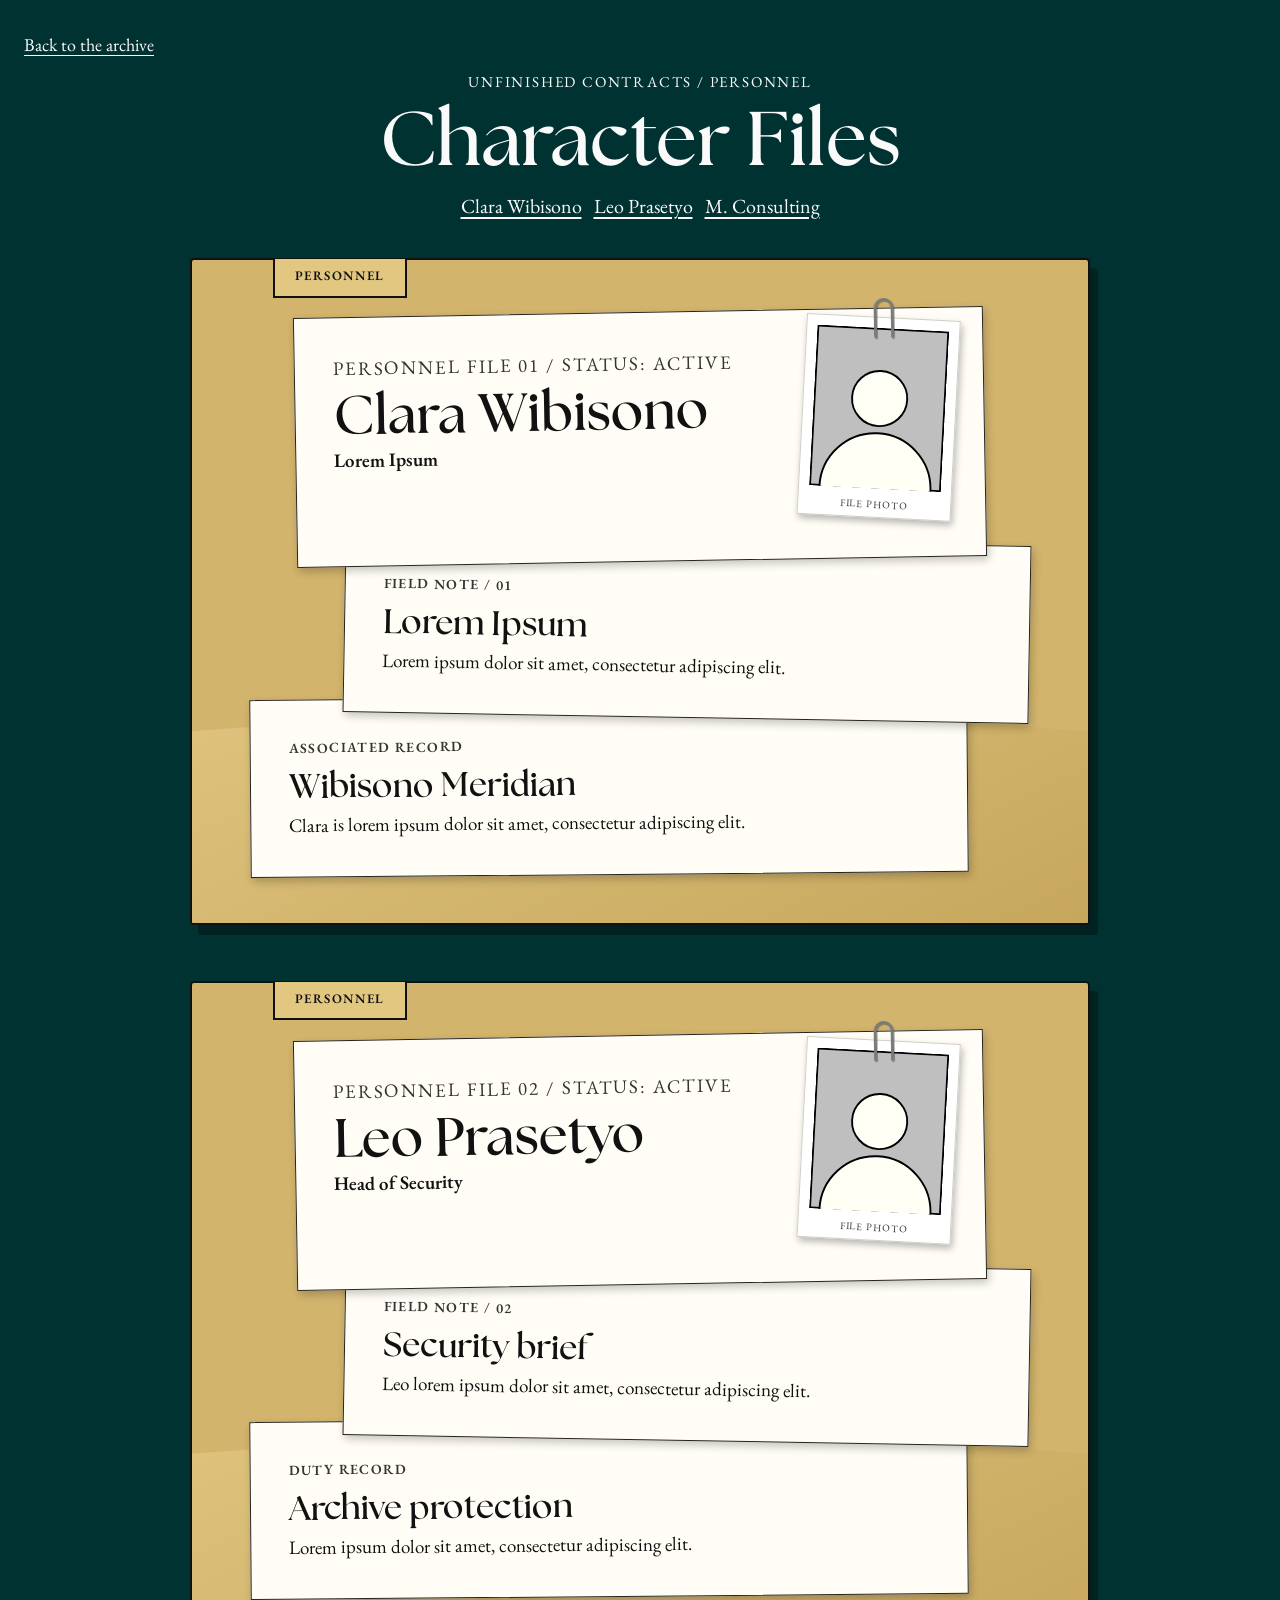
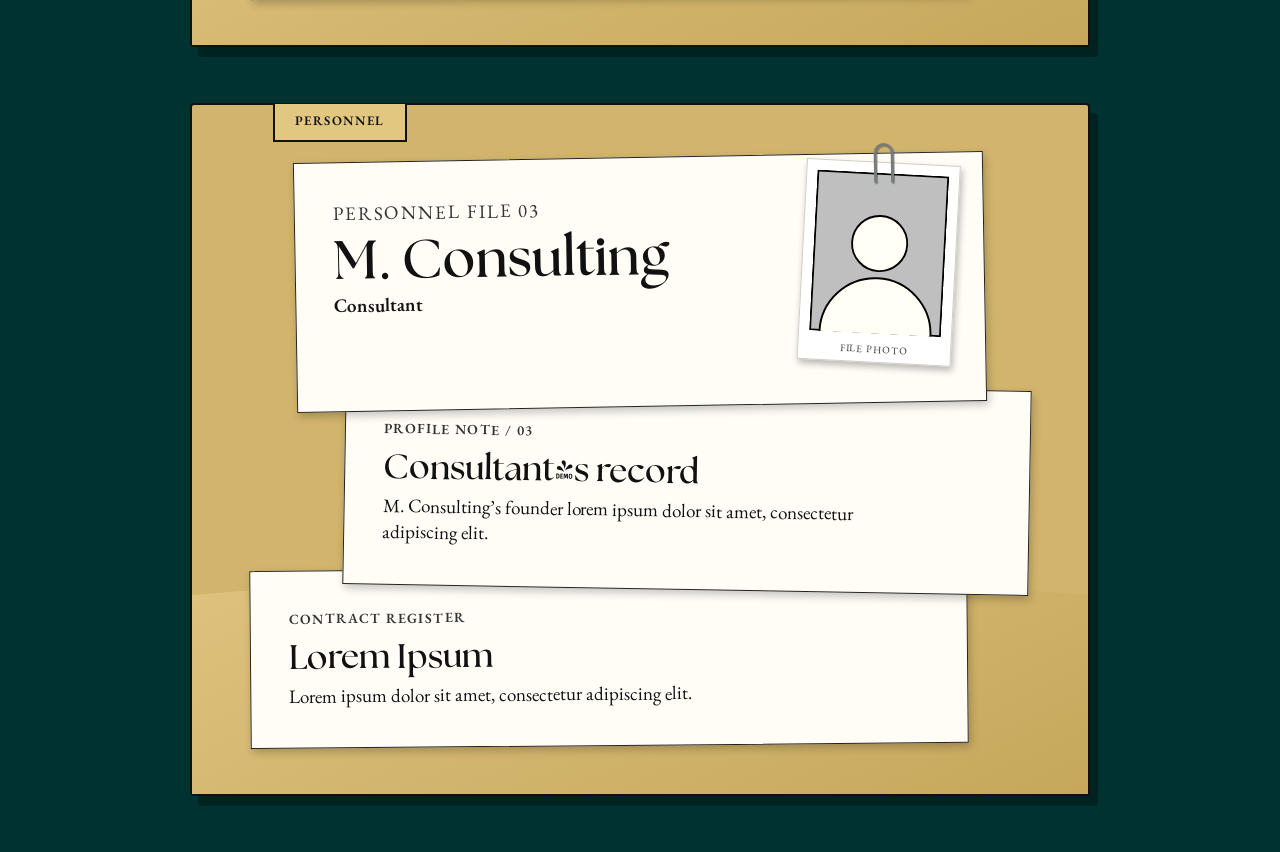
==== commit ed5acd35: "font again" ====
--- a/characters.html
+++ b/characters.html
@@ -9,6 +9,12 @@
     />
     <meta name="theme-color" content="#003231" />
     <title>Character Files — Unfinished Contracts</title>
+    <link rel="preconnect" href="https://fonts.googleapis.com" />
+    <link rel="preconnect" href="https://fonts.gstatic.com" crossorigin />
+    <link
+      href="https://fonts.googleapis.com/css2?family=EB+Garamond:wght@400;500;600&display=swap"
+      rel="stylesheet"
+    />
     <link rel="stylesheet" href="styles.css" />
   </head>
   <body class="character-page">
--- a/styles.css
+++ b/styles.css
@@ -57,7 +57,7 @@
   --folder-color: #fffefd;
 
   --display: "The Seasons", Georgia, serif;
-  --body: "The Seasons", Georgia, serif;
+  --body: "EB Garamond", Georgia, serif;
   --gold: #d2b46c;
   box-sizing: border-box;
   scroll-behavior: smooth;
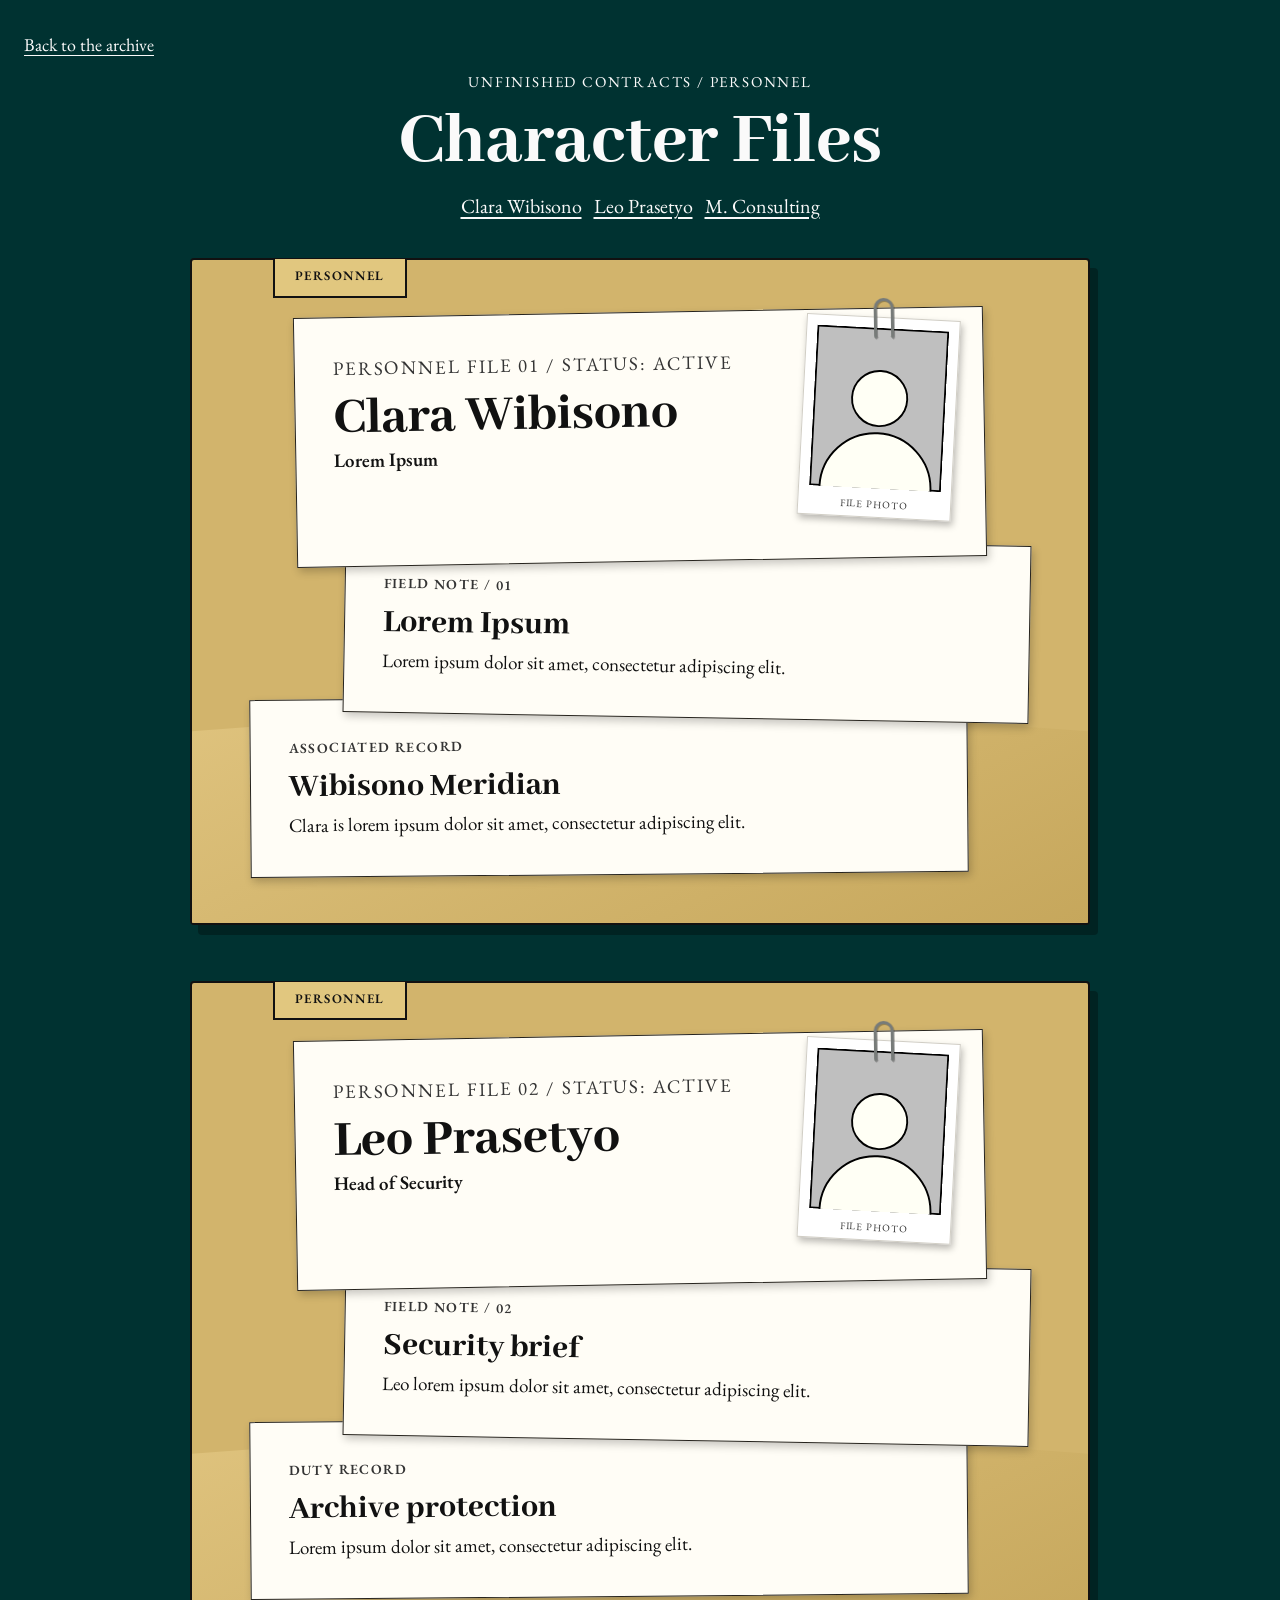
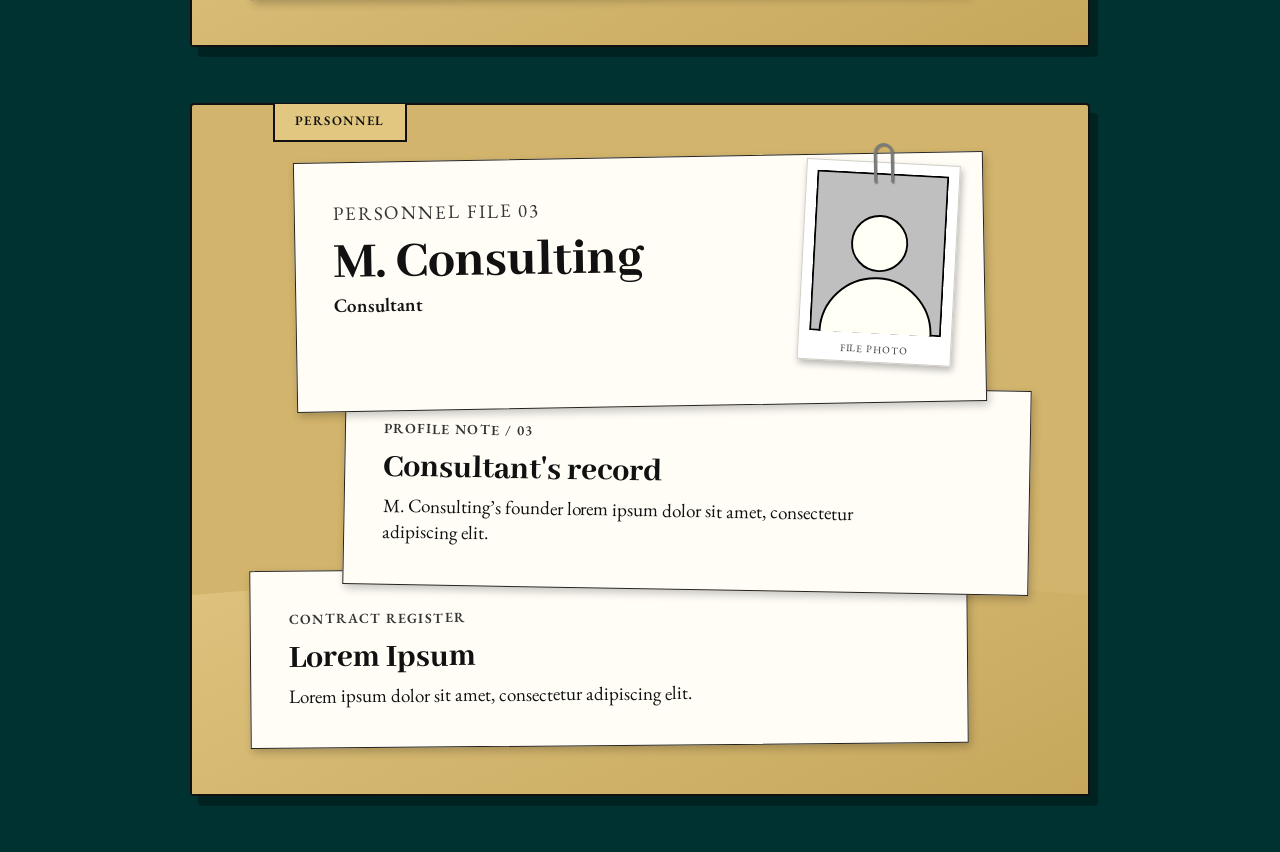
==== commit fd4bb203: "ok final final change font trust" ====
--- a/characters.html
+++ b/characters.html
@@ -12,7 +12,7 @@
     <link rel="preconnect" href="https://fonts.googleapis.com" />
     <link rel="preconnect" href="https://fonts.gstatic.com" crossorigin />
     <link
-      href="https://fonts.googleapis.com/css2?family=EB+Garamond:wght@400;500;600&display=swap"
+      href="https://fonts.googleapis.com/css2?family=Abhaya+Libre:wght@700;800&family=EB+Garamond:wght@400;500;600&display=swap"
       rel="stylesheet"
     />
     <link rel="stylesheet" href="styles.css" />
--- a/styles.css
+++ b/styles.css
@@ -56,13 +56,23 @@
   /* Change this token to recolor the character folder surfaces. */
   --folder-color: #fffefd;
 
-  --display: "The Seasons", Georgia, serif;
+  --display: "Abhaya Libre", Georgia, serif;
   --body: "EB Garamond", Georgia, serif;
   --gold: #d2b46c;
   box-sizing: border-box;
   scroll-behavior: smooth;
   scroll-padding-top: calc(var(--nav-height) + 12px);
   background: var(--canvas);
+}
+
+.hero-title h1,
+.game-inner h2,
+.case-file h2,
+.dialog-paper h2,
+.character-page-header h1,
+.character-profile h2,
+.character-document h3 {
+  font-family: "The Seasons", Georgia, serif;
 }
 
 *,
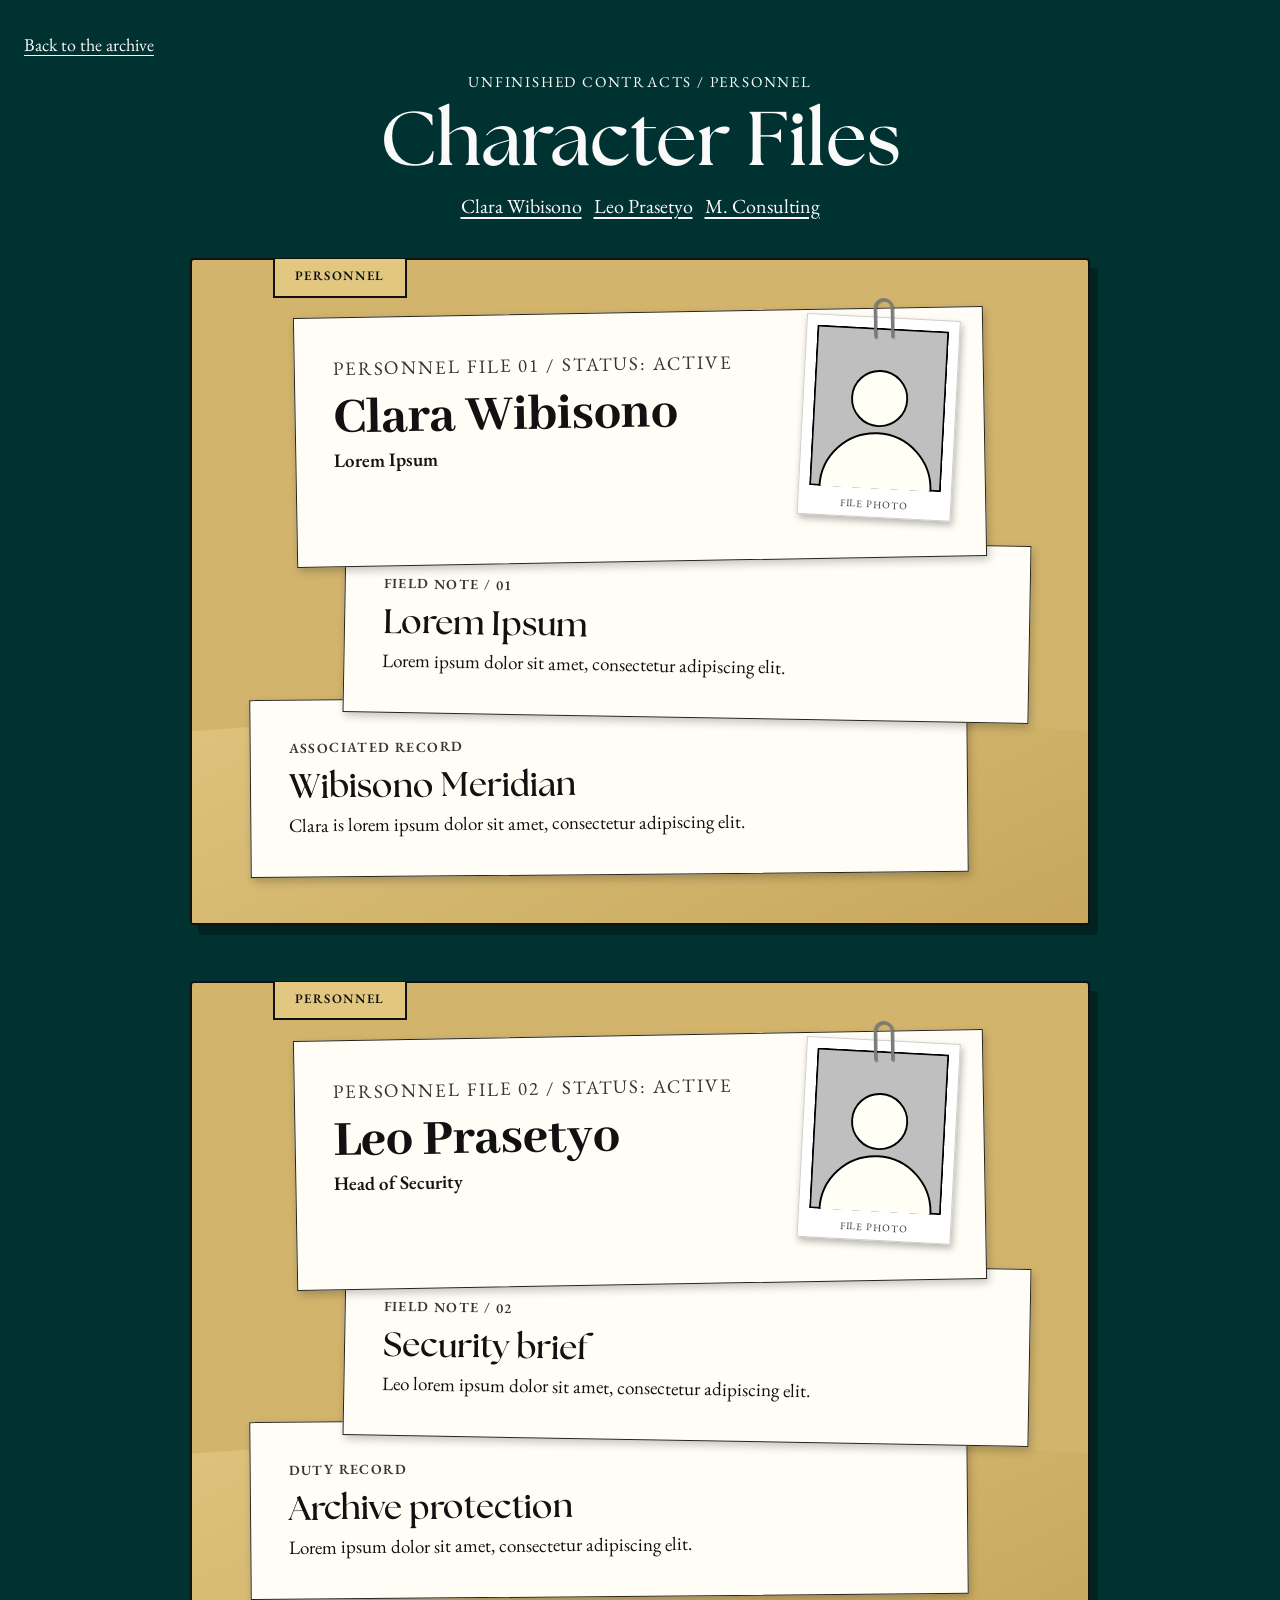
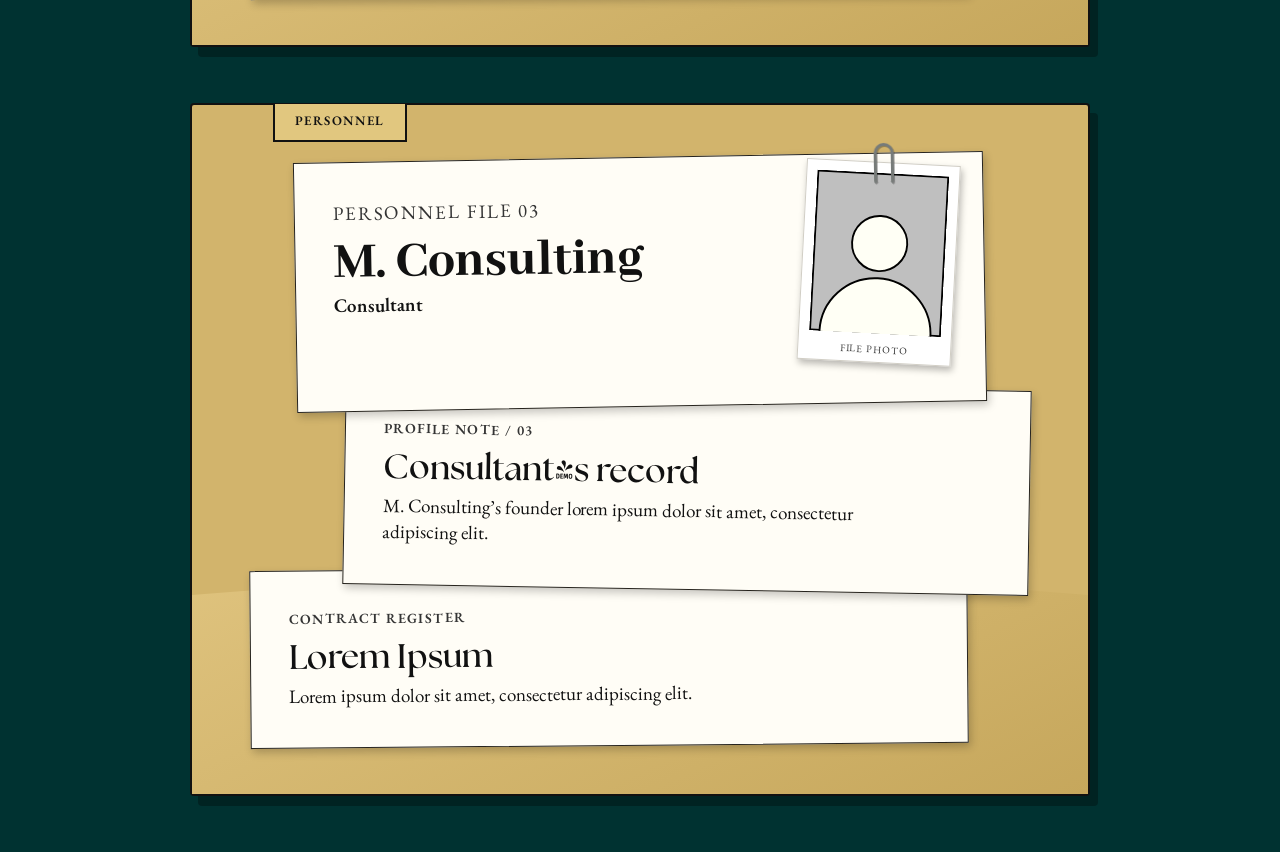
==== commit 21def4d0: "sof" ====
--- a/characters.html
+++ b/characters.html
@@ -124,5 +124,6 @@
         </div>
       </section>
     </main>
+    <script src="script.js"></script>
   </body>
 </html>
--- a/styles.css
+++ b/styles.css
@@ -65,16 +65,6 @@
   background: var(--canvas);
 }
 
-.hero-title h1,
-.game-inner h2,
-.case-file h2,
-.dialog-paper h2,
-.character-page-header h1,
-.character-profile h2,
-.character-document h3 {
-  font-family: "The Seasons", Georgia, serif;
-}
-
 *,
 *::before,
 *::after {
@@ -82,12 +72,37 @@
 }
 
 body {
+  --spot-x: 50%;
+  --spot-y: 50%;
+  position: relative;
   margin: 0;
   min-width: 320px;
   overflow-x: hidden;
-  background: var(--canvas);
+  background:
+    radial-gradient(
+      circle at var(--spot-x) var(--spot-y),
+      rgb(255 255 255 / 0.18) 0%,
+      rgb(255 255 255 / 0.08) 12%,
+      rgb(0 0 0 / 0.08) 28%,
+      rgb(0 0 0 / 0.42) 72%,
+      rgb(0 0 0 / 0.58) 100%
+    ),
+    var(--canvas);
   color: var(--ink);
   font: 400 20px/1.4 var(--body);
+}
+
+body.is-spotlighting {
+  background:
+    radial-gradient(
+      circle at var(--spot-x) var(--spot-y),
+      rgb(255 255 255 / 0.18) 0%,
+      rgb(255 255 255 / 0.08) 12%,
+      rgb(0 0 0 / 0.08) 28%,
+      rgb(0 0 0 / 0.42) 72%,
+      rgb(0 0 0 / 0.58) 100%
+    ),
+    var(--canvas);
 }
 
 button,
@@ -971,6 +986,30 @@
   font: 800 clamp(24px, 3.5vw, 34px)/1 var(--display);
 }
 
+.hero-title h1,
+.game-inner h2,
+.case-file h2,
+.dialog-paper h2,
+.character-page-header h1,
+.character-profile h2,
+.character-document h3 {
+  font-family: "The Seasons", Georgia, serif;
+}
+
+.character-page,
+.character-page .character-page-header,
+.character-page .character-page-nav,
+.character-page .character-page-back,
+.character-page .character-folder-tab,
+.character-page .character-document,
+.character-page .character-profile-kicker,
+.character-page .character-document-label,
+.character-page .character-role,
+.character-page .character-page-kicker,
+.character-page .character-document > p:not(.character-document-label) {
+  font-family: var(--body);
+}
+
 .character-document > p:not(.character-document-label) {
   max-width: 58ch;
   margin: 0;
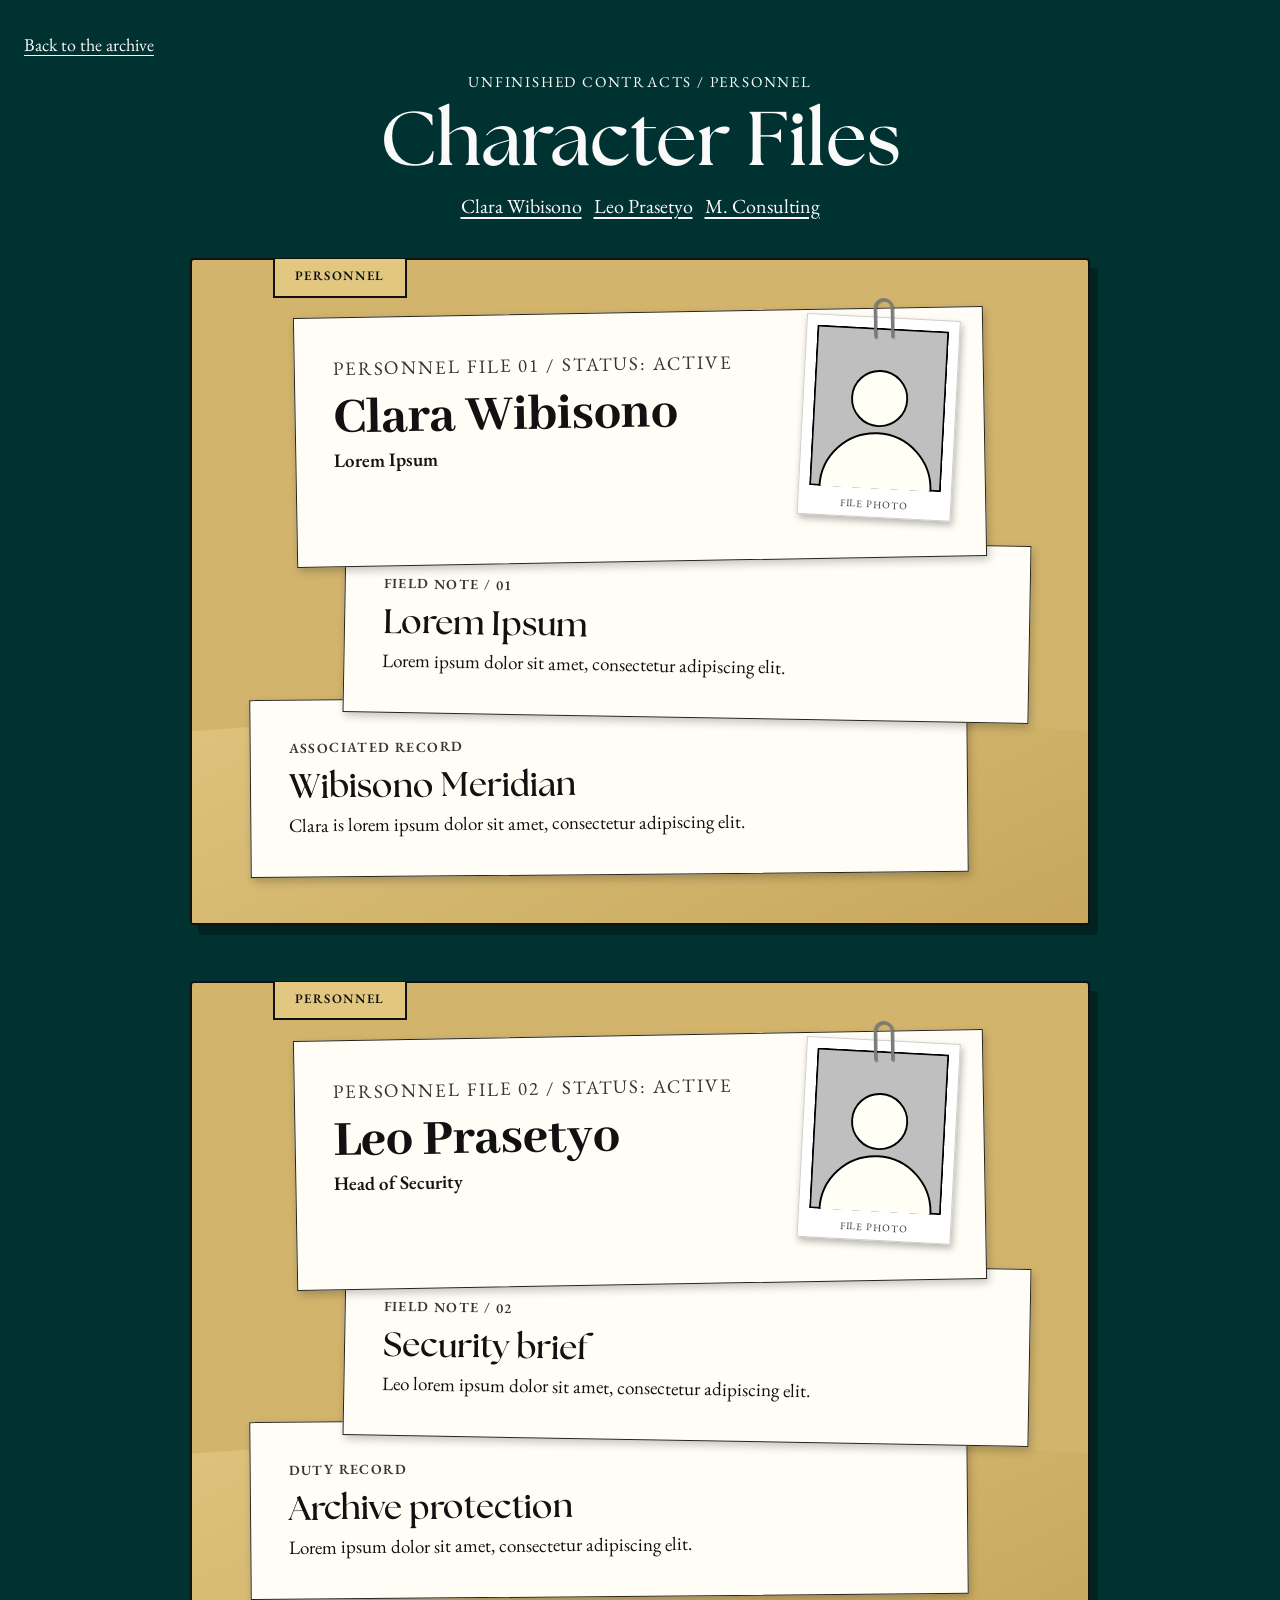
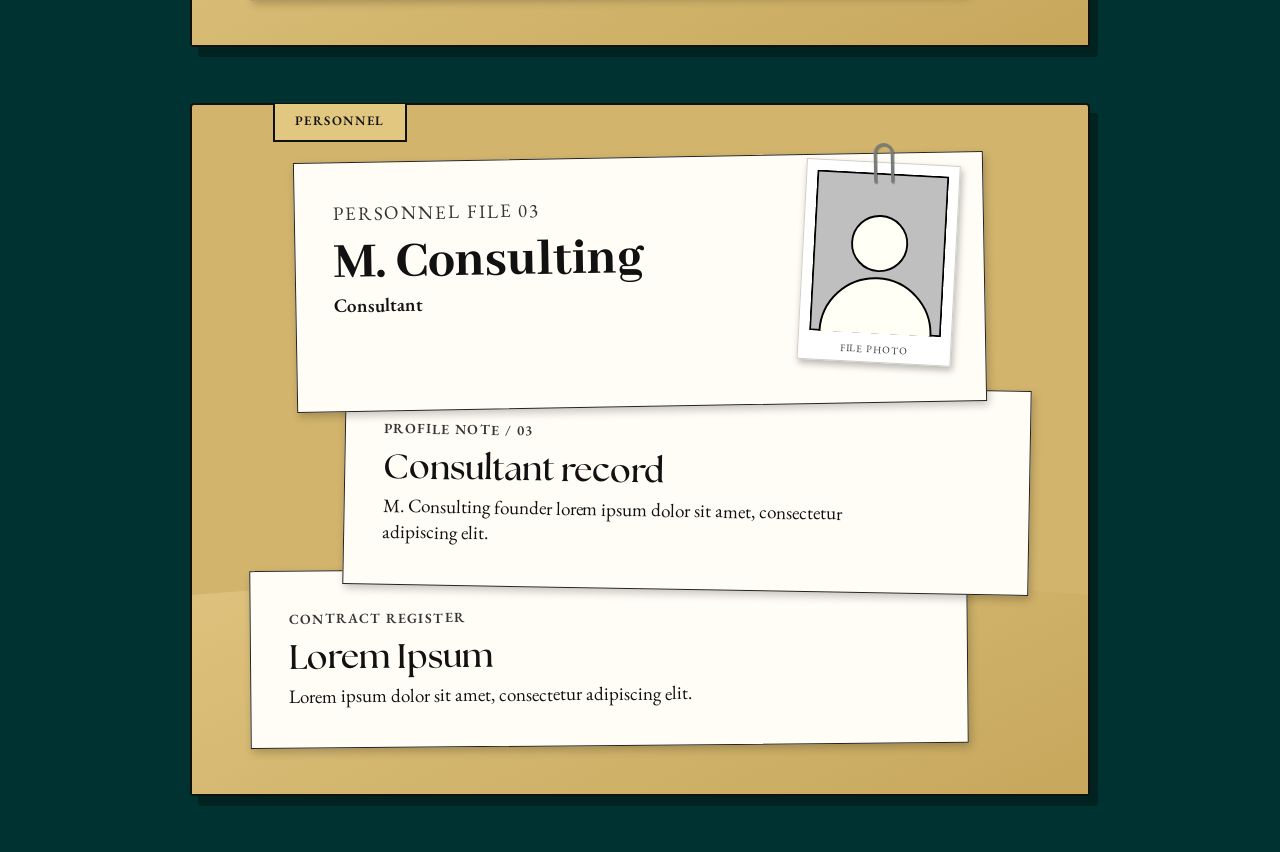
==== commit 3f26917c: "fix apo bvs font piratre" ====
--- a/characters.html
+++ b/characters.html
@@ -108,9 +108,9 @@
             </article>
             <article class="character-document character-document-note">
               <p class="character-document-label">PROFILE NOTE / 03</p>
-              <h3>Consultant's record</h3>
+              <h3>Consultant record</h3>
               <p>
-                M. Consulting’s founder lorem ipsum dolor sit amet, consectetur adipiscing elit.
+                M. Consulting founder lorem ipsum dolor sit amet, consectetur adipiscing elit.
               </p>
             </article>
             <article class="character-document character-document-record">
--- a/styles.css
+++ b/styles.css
@@ -78,31 +78,32 @@
   margin: 0;
   min-width: 320px;
   overflow-x: hidden;
-  background:
-    radial-gradient(
-      circle at var(--spot-x) var(--spot-y),
-      rgb(255 255 255 / 0.18) 0%,
-      rgb(255 255 255 / 0.08) 12%,
-      rgb(0 0 0 / 0.08) 28%,
-      rgb(0 0 0 / 0.42) 72%,
-      rgb(0 0 0 / 0.58) 100%
-    ),
-    var(--canvas);
+  background: var(--canvas);
   color: var(--ink);
   font: 400 20px/1.4 var(--body);
 }
 
-body.is-spotlighting {
-  background:
-    radial-gradient(
-      circle at var(--spot-x) var(--spot-y),
-      rgb(255 255 255 / 0.18) 0%,
-      rgb(255 255 255 / 0.08) 12%,
-      rgb(0 0 0 / 0.08) 28%,
-      rgb(0 0 0 / 0.42) 72%,
-      rgb(0 0 0 / 0.58) 100%
-    ),
-    var(--canvas);
+body::before {
+  position: fixed;
+  z-index: 99;
+  inset: 0;
+  background: radial-gradient(
+    circle 125vmax at var(--spot-x) var(--spot-y),
+    rgb(255 255 255 / 0.12) 0%,
+    rgb(255 255 255 / 0.05) 12%,
+    rgb(0 0 0 / 0.18) 28%,
+    rgb(0 0 0 / 0.38) 72%,
+    rgb(0 0 0 / 0.58) 100%
+  );
+  content: "";
+  opacity: 0;
+  pointer-events: none;
+  mix-blend-mode: normal;
+  transition: opacity 180ms ease;
+}
+
+body.is-spotlighting::before {
+  opacity: 1;
 }
 
 button,
@@ -140,6 +141,10 @@
   transform: translateY(0);
 }
 
+.mobile-loading {
+  display: none;
+}
+
 .hero {
   position: relative;
   height: var(--hero-height);
@@ -197,10 +202,10 @@
   position: absolute;
   top: calc(50% + var(--hero-badge-offset));
   left: 50%;
-  width: 88%;
+  width: 78%;
   margin: 0;
   transform: translate(-50%, -50%);
-  font: 800 clamp(36px, 6.1vw, 88px) / 0.76 var(--display);
+  font: 800 clamp(36px, 5.6vw, 80px) / 0.76 var(--display);
   letter-spacing: -0.045em;
   text-align: center;
 }
@@ -1200,6 +1205,39 @@
     font-size: 18px;
   }
 
+  .mobile-loading {
+    position: fixed;
+    z-index: 200;
+    inset: 0;
+    display: grid;
+    place-items: center;
+    background: var(--charcoal);
+    color: var(--paper);
+    opacity: 1;
+    transition: opacity 400ms ease, visibility 0s linear 400ms;
+  }
+
+  .mobile-loading.is-dismissed {
+    visibility: hidden;
+    opacity: 0;
+  }
+
+  .mobile-loading p {
+    margin: 24px;
+    font: 700 clamp(28px, 8vw, 42px) / 1.1 "The Seasons", Georgia, serif;
+    text-align: center;
+  }
+
+  body::before {
+    background: radial-gradient(
+      ellipse at center,
+      transparent 35%,
+      rgb(0 0 0 / 0.16) 68%,
+      rgb(0 0 0 / 0.48) 100%
+    );
+    opacity: 1;
+  }
+
   .character-page-header {
     padding: 24px 16px 30px;
   }
@@ -1258,7 +1296,7 @@
   }
 
   .hero-title h1 {
-    font-size: clamp(35px, 11vw, 60px);
+    font-size: clamp(35px, 10vw, 54px);
   }
 
   .site-nav {
